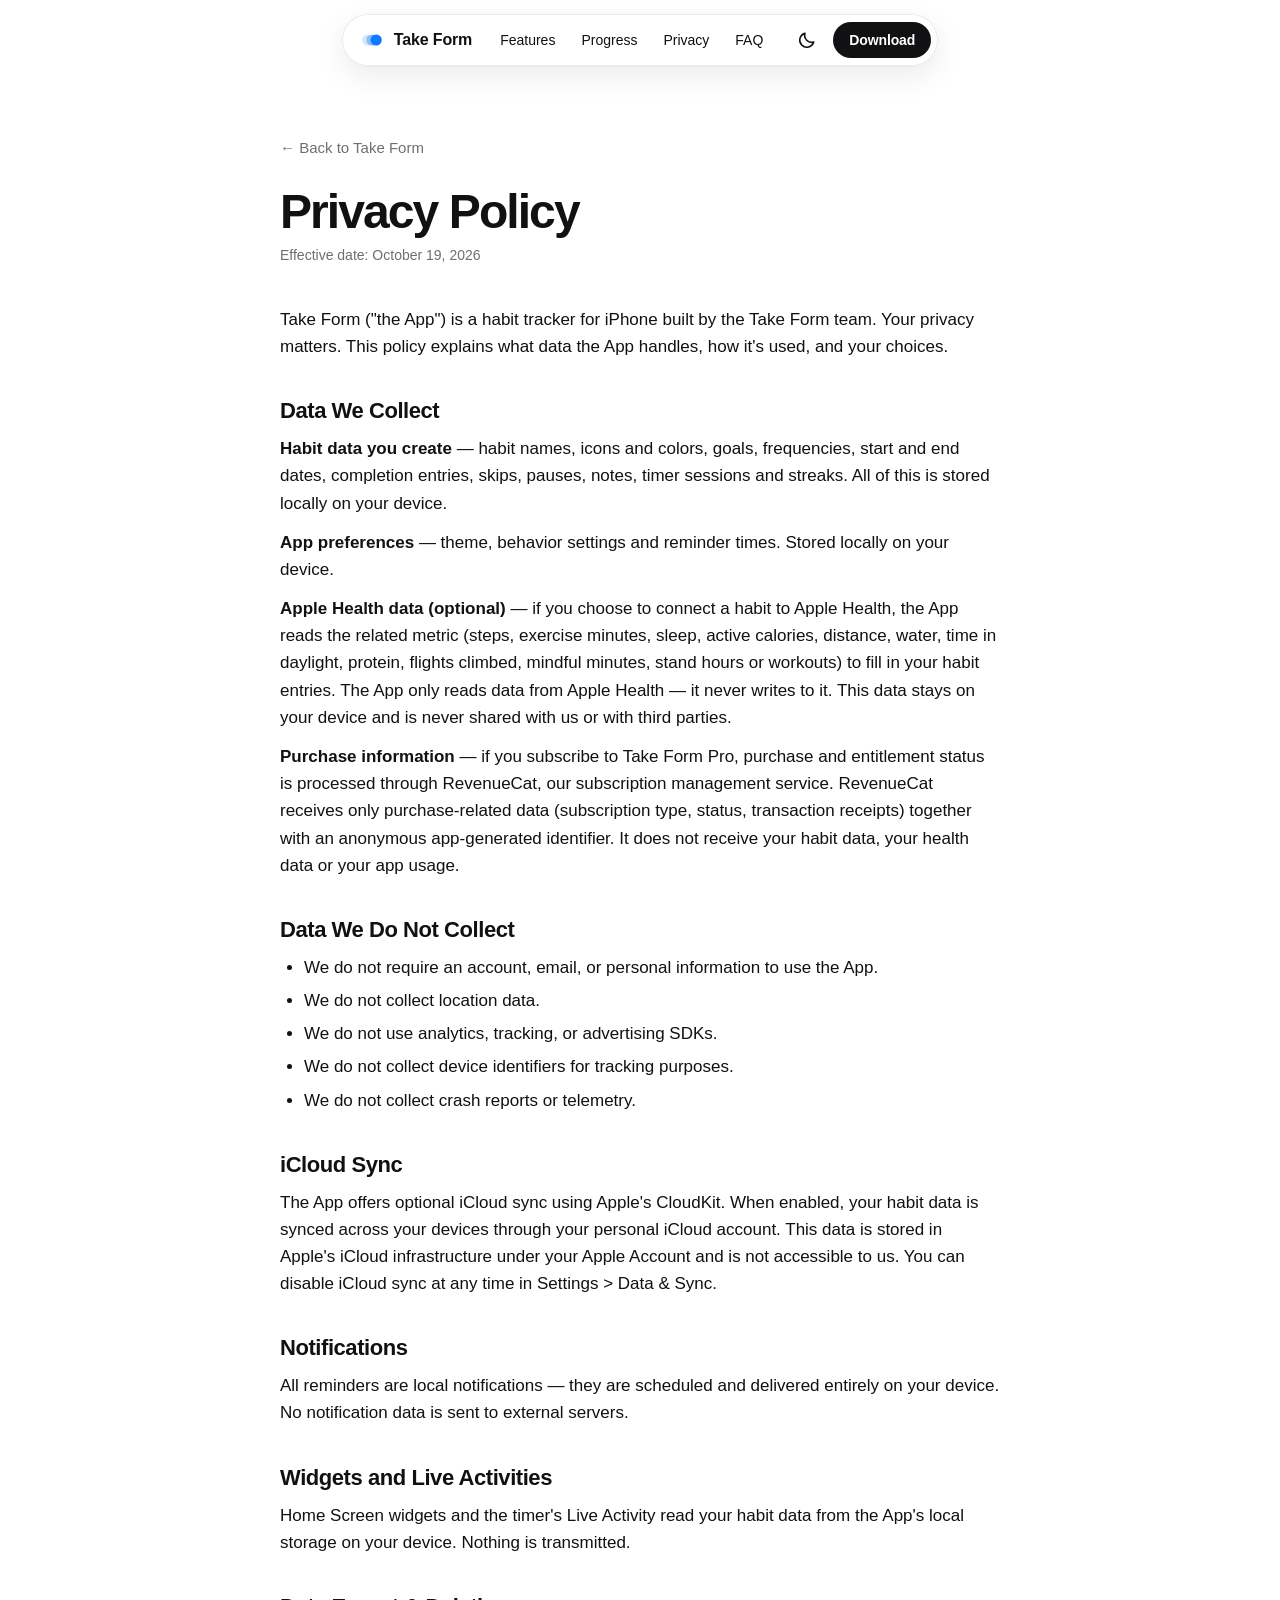
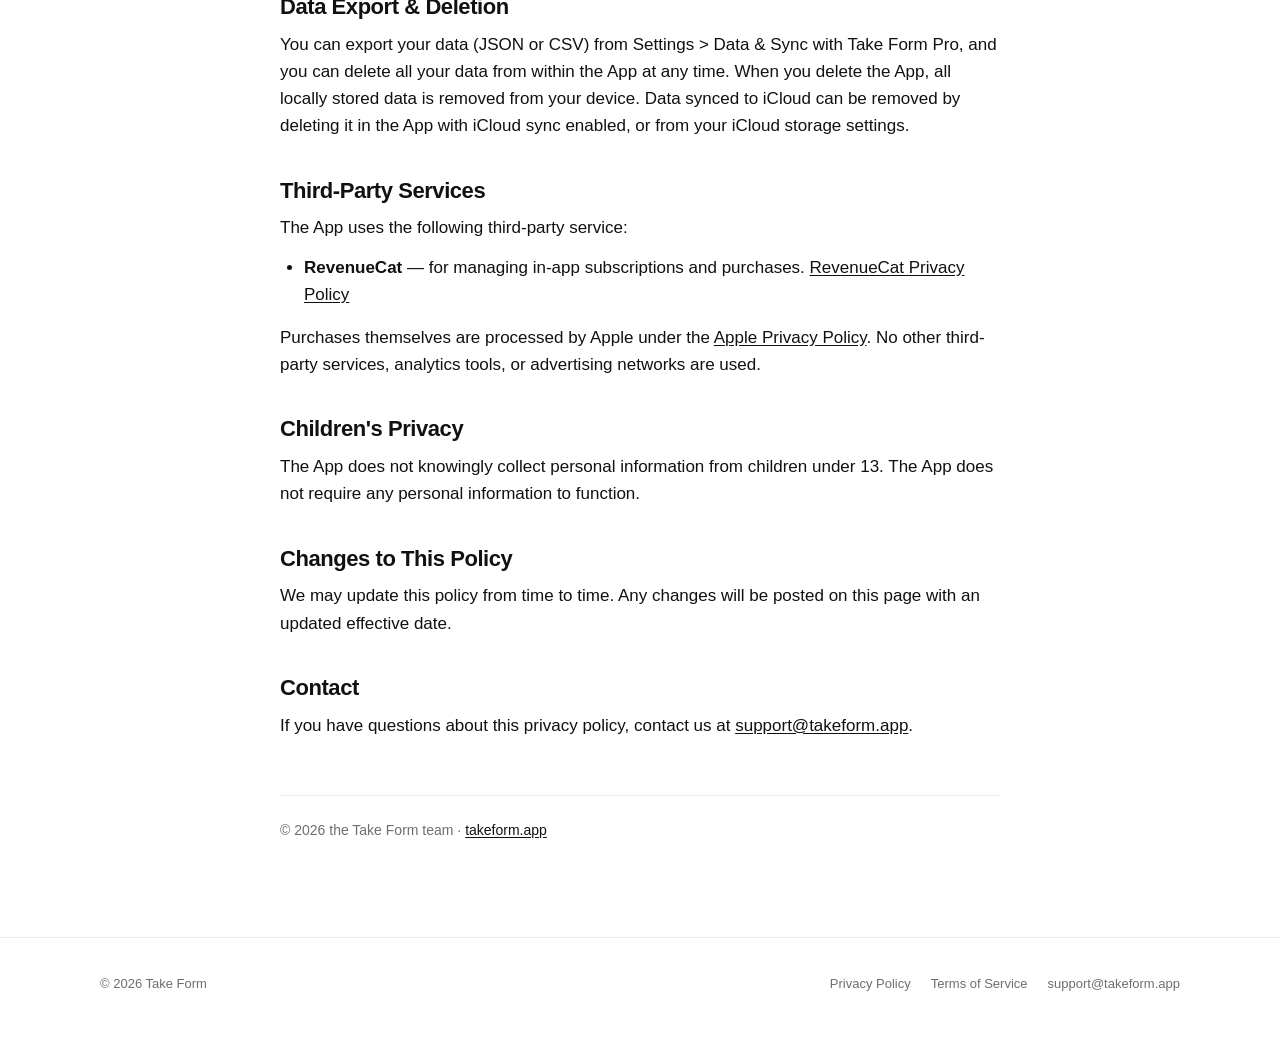
==== privacy-policy.html @ 978db96c "Menu with sections, theme toggle, domain mailbox, legal review - Capsule menu: Features · Progress ·" ====
<!DOCTYPE html>
<html lang="en">
<head>
  <meta charset="UTF-8">
  <meta name="viewport" content="width=device-width, initial-scale=1.0">
  <title>Take Form — Privacy Policy</title>
  <meta name="description" content="How Take Form handles your data: stored on your device, no account, no tracking, optional iCloud sync.">
  <meta name="theme-color" content="#ffffff" media="(prefers-color-scheme: light)">
  <meta name="theme-color" content="#000000" media="(prefers-color-scheme: dark)">
  <link rel="icon" href="assets/icon.svg" type="image/svg+xml">
  <link rel="stylesheet" href="assets/site.css">
</head>
<body>
<svg width="0" height="0" style="position:absolute" aria-hidden="true"><defs>
  <symbol id="discs" viewBox="0 0 1024 1024"><circle cx="347" cy="512" r="220" fill="var(--disc-1)"/><circle cx="512" cy="512" r="220" fill="var(--disc-2)"/><circle cx="677" cy="512" r="220" fill="var(--blue)"/></symbol>
  <symbol id="moon-o" viewBox="0 0 24 24"><path d="M20 14.5A8.5 8.5 0 019.5 4a8.5 8.5 0 1010.5 10.5z" fill="none" stroke="currentColor" stroke-width="2" stroke-linejoin="round"/></symbol>
  <symbol id="sun-o" viewBox="0 0 24 24"><circle cx="12" cy="12" r="4" fill="none" stroke="currentColor" stroke-width="2"/><path d="M12 2.5v2.5M12 19v2.5M2.5 12H5M19 12h2.5M5.3 5.3l1.8 1.8M16.9 16.9l1.8 1.8M5.3 18.7l1.8-1.8M16.9 7.1l1.8-1.8" stroke="currentColor" stroke-width="2" stroke-linecap="round"/></symbol>
</defs></svg>
<header class="nav">
  <div class="pill">
    <a class="brand" href="index.html" aria-label="Take Form home"><svg class="mark" aria-hidden="true"><use href="#discs"/></svg><span>Take Form</span></a>
    <nav class="nav-links" aria-label="Sections">
      <a class="link" href="index.html#features">Features</a>
      <a class="link" href="index.html#progress">Progress</a>
      <a class="link" href="index.html#privacy">Privacy</a>
      <a class="link" href="index.html#faq">FAQ</a>
    </nav>
    <div class="nav-right">
      <button id="theme" class="theme-toggle" type="button" aria-label="Switch between light and dark mode">
        <svg class="moon" aria-hidden="true"><use href="#moon-o"/></svg>
        <svg class="sun" aria-hidden="true"><use href="#sun-o"/></svg>
      </button>
      <a class="btn btn-primary btn-sm" href="https://apps.apple.com/app/id6760654043">Download</a>
    </div>
  </div>
</header>
<main class="legal">
  <div class="wrap-narrow">
    <a class="back" href="index.html">← Back to Take Form</a>
    <h1>Privacy Policy</h1>
    <p class="date">Effective date: October 19, 2026</p>

    <p>Take Form ("the App") is a habit tracker for iPhone built by the Take Form team. Your privacy matters. This policy explains what data the App handles, how it's used, and your choices.</p>

    <h2>Data We Collect</h2>
    <p><strong>Habit data you create</strong> — habit names, icons and colors, goals, frequencies, start and end dates, completion entries, skips, pauses, notes, timer sessions and streaks. All of this is stored locally on your device.</p>
    <p><strong>App preferences</strong> — theme, behavior settings and reminder times. Stored locally on your device.</p>
    <p><strong>Apple Health data (optional)</strong> — if you choose to connect a habit to Apple Health, the App reads the related metric (steps, exercise minutes, sleep, active calories, distance, water, time in daylight, protein, flights climbed, mindful minutes, stand hours or workouts) to fill in your habit entries. The App only reads data from Apple Health — it never writes to it. This data stays on your device and is never shared with us or with third parties.</p>
    <p><strong>Purchase information</strong> — if you subscribe to Take Form Pro, purchase and entitlement status is processed through RevenueCat, our subscription management service. RevenueCat receives only purchase-related data (subscription type, status, transaction receipts) together with an anonymous app-generated identifier. It does not receive your habit data, your health data or your app usage.</p>

    <h2>Data We Do Not Collect</h2>
    <ul>
      <li>We do not require an account, email, or personal information to use the App.</li>
      <li>We do not collect location data.</li>
      <li>We do not use analytics, tracking, or advertising SDKs.</li>
      <li>We do not collect device identifiers for tracking purposes.</li>
      <li>We do not collect crash reports or telemetry.</li>
    </ul>

    <h2>iCloud Sync</h2>
    <p>The App offers optional iCloud sync using Apple's CloudKit. When enabled, your habit data is synced across your devices through your personal iCloud account. This data is stored in Apple's iCloud infrastructure under your Apple Account and is not accessible to us. You can disable iCloud sync at any time in Settings &gt; Data &amp; Sync.</p>

    <h2>Notifications</h2>
    <p>All reminders are local notifications — they are scheduled and delivered entirely on your device. No notification data is sent to external servers.</p>

    <h2>Widgets and Live Activities</h2>
    <p>Home Screen widgets and the timer's Live Activity read your habit data from the App's local storage on your device. Nothing is transmitted.</p>

    <h2>Data Export &amp; Deletion</h2>
    <p>You can export your data (JSON or CSV) from Settings &gt; Data &amp; Sync with Take Form Pro, and you can delete all your data from within the App at any time. When you delete the App, all locally stored data is removed from your device. Data synced to iCloud can be removed by deleting it in the App with iCloud sync enabled, or from your iCloud storage settings.</p>

    <h2>Third-Party Services</h2>
    <p>The App uses the following third-party service:</p>
    <ul>
      <li><strong>RevenueCat</strong> — for managing in-app subscriptions and purchases. <a href="https://www.revenuecat.com/privacy">RevenueCat Privacy Policy</a></li>
    </ul>
    <p>Purchases themselves are processed by Apple under the <a href="https://www.apple.com/legal/privacy/">Apple Privacy Policy</a>. No other third-party services, analytics tools, or advertising networks are used.</p>

    <h2>Children's Privacy</h2>
    <p>The App does not knowingly collect personal information from children under 13. The App does not require any personal information to function.</p>

    <h2>Changes to This Policy</h2>
    <p>We may update this policy from time to time. Any changes will be posted on this page with an updated effective date.</p>

    <h2>Contact</h2>
    <p>If you have questions about this privacy policy, contact us at <a href="mailto:support@takeform.app">support@takeform.app</a>.</p>
    <div class="footer-note">© 2026 the Take Form team · <a href="https://takeform.app">takeform.app</a></div>
  </div>
</main>
<footer>
  <div class="wrap">
    <div>© <span id="year">2026</span> Take Form</div>
    <nav aria-label="Legal">
      <a href="privacy-policy.html">Privacy Policy</a>
      <a href="terms-of-service.html">Terms of Service</a>
      <a href="mailto:support@takeform.app">support@takeform.app</a>
    </nav>
  </div>
</footer>
<script src="assets/site.js"></script>
</body>
</html>
---- assets/site.css ----
/* Take Form — site styles. Monochrome, one page, generous air. Tokens mirror the app. */
:root {
  --blue: #0A7AFF;
  --blue-deep: #0062D6;
  --disc-1: #D3E4FD;
  --disc-2: #8DBBFA;
  --ink: #111113;
  --ink-2: #6e6e73;
  --ink-3: #aeaeb2;
  --bg: #ffffff;
  --bg-2: #fafafa;
  --card: #ffffff;
  --fill: rgba(120,120,128,0.10);
  --fill-2: rgba(120,120,128,0.18);
  --hairline: rgba(0,0,0,0.08);
  --green: #34C759; --orange: #FF9500; --red: #FF3B30; --purple: #AF52DE;
  --teal: #30B0C7; --indigo: #5856D6; --pink: #FF2D55; --mint: #00C7BE; --yellow: #FFCC00;
  --shadow: 0 40px 90px rgba(0,0,0,0.14), 0 2px 6px rgba(0,0,0,0.06);
  --font: -apple-system, BlinkMacSystemFont, "SF Pro Display", "SF Pro Text", "Inter", "Segoe UI", Roboto, Helvetica, Arial, sans-serif;
  color-scheme: light dark;
}
@media (prefers-color-scheme: dark) {
  :root:not([data-theme="light"]) {
    --disc-1: #154678; --disc-2: #1060B0;
    --ink: #f5f5f7; --ink-2: #a1a1a6; --ink-3: #636366;
    --bg: #000000; --bg-2: #0a0a0a; --card: #1c1c1e;
    --fill: rgba(120,120,128,0.24); --fill-2: rgba(120,120,128,0.36);
    --hairline: rgba(255,255,255,0.10);
    --shadow: 0 40px 90px rgba(0,0,0,0.7), 0 2px 6px rgba(0,0,0,0.5);
  }
}
:root[data-theme="dark"] {
  --disc-1: #154678; --disc-2: #1060B0;
  --ink: #f5f5f7; --ink-2: #a1a1a6; --ink-3: #636366;
  --bg: #000000; --bg-2: #0a0a0a; --card: #1c1c1e;
  --fill: rgba(120,120,128,0.24); --fill-2: rgba(120,120,128,0.36);
  --hairline: rgba(255,255,255,0.10);
  --shadow: 0 40px 90px rgba(0,0,0,0.7), 0 2px 6px rgba(0,0,0,0.5);
}

* { box-sizing: border-box; margin: 0; padding: 0; }
html { scroll-behavior: smooth; -webkit-text-size-adjust: 100%; }
body {
  font-family: var(--font); color: var(--ink); background: var(--bg);
  line-height: 1.5; -webkit-font-smoothing: antialiased; text-rendering: optimizeLegibility; overflow-x: hidden;
}
a { color: var(--ink); text-decoration: none; }
a:hover { text-decoration: underline; }
img, svg { display: block; max-width: 100%; }
button { font: inherit; }
.wrap { width: min(1080px, 100% - 32px); margin-inline: auto; }
.wrap-narrow { width: min(720px, 100% - 32px); margin-inline: auto; }

/* ---------- Nav: floating capsule ---------- */
.nav { position: fixed; top: 14px; left: 0; right: 0; z-index: 50; display: flex; justify-content: center; pointer-events: none; padding: 0 16px; }
.nav .pill {
  pointer-events: auto; display: flex; align-items: center; gap: 6px;
  height: 52px; padding: 0 6px 0 16px; border-radius: 999px;
  background: color-mix(in srgb, var(--card) 74%, transparent);
  -webkit-backdrop-filter: saturate(180%) blur(24px); backdrop-filter: saturate(180%) blur(24px);
  border: 1px solid var(--hairline);
  box-shadow: 0 10px 30px rgba(0,0,0,0.08), 0 1px 2px rgba(0,0,0,0.04);
  max-width: 100%;
}
@media (prefers-color-scheme: dark) { :root:not([data-theme="light"]) .nav .pill { box-shadow: 0 10px 30px rgba(0,0,0,0.6); } }
:root[data-theme="dark"] .nav .pill { box-shadow: 0 10px 30px rgba(0,0,0,0.6); }
.brand { display: inline-flex; align-items: center; gap: 9px; color: var(--ink); font-weight: 600; font-size: 16px; letter-spacing: -0.01em; padding-right: 10px; }
.brand:hover { text-decoration: none; }
.nav-links { display: flex; align-items: center; gap: 2px; }
.nav-right { display: flex; align-items: center; gap: 6px; margin-left: 6px; }
.theme-toggle { width: 40px; height: 40px; border-radius: 999px; border: 0; background: transparent; color: var(--ink); display: grid; place-items: center; cursor: pointer; }
.theme-toggle:hover { background: var(--fill); }
.theme-toggle svg { width: 20px; height: 20px; }
.theme-toggle .sun { display: none; }
@media (prefers-color-scheme: dark) { :root:not([data-theme="light"]) .theme-toggle .sun { display: block; } :root:not([data-theme="light"]) .theme-toggle .moon { display: none; } }
:root[data-theme="dark"] .theme-toggle .sun { display: block; }
:root[data-theme="dark"] .theme-toggle .moon { display: none; }
.nav-links .link { color: var(--ink); font-size: 14px; font-weight: 500; padding: 0 12px; height: 40px; display: inline-flex; align-items: center; border-radius: 999px; }
.nav-links .link:hover { background: var(--fill); text-decoration: none; }
.nav-links .btn-primary, .nav-links .btn-primary:hover { color: var(--bg); }
@media (max-width: 720px) { .nav-links { display: none; } .brand { padding-right: 6px; } }
@media (max-width: 480px) { .nav .pill { padding-left: 12px; height: 48px; } }

/* ---------- Buttons: ink on paper ---------- */
.btn {
  display: inline-flex; align-items: center; justify-content: center; gap: 8px;
  height: 44px; padding: 0 20px; border-radius: 999px; font-weight: 600; font-size: 15px; letter-spacing: -0.01em;
  transition: transform .15s ease, background .15s ease, opacity .15s ease; white-space: nowrap; border: 0; cursor: pointer;
}
.btn:hover { text-decoration: none; }
.btn:active { transform: scale(0.97); }
.btn-primary { background: var(--ink); color: var(--bg); }
.btn-primary:hover { opacity: .86; }
.btn-quiet { background: var(--fill); color: var(--ink); }
.btn-quiet:hover { background: var(--fill-2); }
.btn-sm { height: 36px; padding: 0 16px; font-size: 14px; }
.btn-lg { height: 54px; padding: 0 28px; font-size: 17px; }

.mark { width: 26px; height: 26px; }

/* ---------- Type ---------- */
.eyebrow { color: var(--ink-2); font-weight: 500; font-size: 14px; letter-spacing: 0.02em; text-transform: uppercase; margin-bottom: 14px; }
h1 { font-size: clamp(44px, 7.4vw, 84px); line-height: 1.0; font-weight: 700; letter-spacing: -0.04em; }
h2 { font-size: clamp(32px, 4.8vw, 56px); line-height: 1.04; font-weight: 700; letter-spacing: -0.035em; }
h3 { font-size: 20px; font-weight: 600; letter-spacing: -0.02em; line-height: 1.25; }
.lead { color: var(--ink-2); font-size: clamp(18px, 2.2vw, 22px); line-height: 1.45; letter-spacing: -0.012em; }
.muted { color: var(--ink-2); }

/* ---------- Hero ---------- */
.hero { position: relative; overflow: hidden; padding: 150px 0 0; text-align: center;
  background:
    radial-gradient(60% 50% at 50% -10%, color-mix(in srgb, var(--ink) 6%, transparent), transparent 70%),
    var(--bg);
}
.hero .discs { margin: 0 auto 30px; width: 76px; height: 76px; }
.hero h1 { max-width: 24ch; margin: 0 auto; }
.hero .lead { max-width: 44ch; margin: 24px auto 0; text-wrap: balance; }
.hero .cta { display: flex; justify-content: center; gap: 12px; margin-top: 34px; flex-wrap: wrap; }
.hero .fine { color: var(--ink-2); font-size: 13px; margin-top: 16px; }
.hero-phone { margin: 64px auto 0; width: min(360px, 86vw); }
@media (max-width: 720px) { .hero { padding-top: 116px; } .hero-phone { margin-top: 48px; } }

/* ---------- Trust strip (platforms / facts) ---------- */
.strip { border-top: 1px solid var(--hairline); border-bottom: 1px solid var(--hairline); padding: 22px 0; margin-top: 88px; }
.strip ul { list-style: none; display: flex; justify-content: center; gap: 36px; flex-wrap: wrap; }
.strip li { display: inline-flex; align-items: center; gap: 9px; color: var(--ink-2); font-size: 14px; font-weight: 500; }
.strip li svg { width: 18px; height: 18px; color: var(--ink); }
@media (max-width: 720px) { .strip ul { gap: 18px 24px; } .strip { margin-top: 56px; } }

/* ---------- Phone frame ---------- */
.phone { position: relative; background: #101012; border-radius: 54px; padding: 12px; box-shadow: var(--shadow); aspect-ratio: 440 / 956; }
.phone .screen { position: absolute; inset: 12px; border-radius: 44px; overflow: hidden; background: var(--bg-grouped); color: var(--ink); font-size: 14px; display: flex; flex-direction: column; }
.phone.dark .screen { --bg-grouped:#000; --card:#1c1c1e; --ink:#f5f5f7; --ink-2:#a1a1a6; --ink-3:#636366; --fill: rgba(120,120,128,0.24); --hairline: rgba(255,255,255,0.1); --disc-1:#154678; --disc-2:#1060B0; }
.phone.light .screen { --bg-grouped:#f2f2f7; --card:#fff; --ink:#1d1d1f; --ink-2:#6e6e73; --ink-3:#aeaeb2; --fill: rgba(120,120,128,0.12); --hairline: rgba(0,0,0,0.08); --disc-1:#D3E4FD; --disc-2:#8DBBFA; }
.island { position: absolute; left: 50%; top: 14px; transform: translateX(-50%); width: 34%; height: 28px; border-radius: 999px; background: #000; z-index: 3; }
.statusbar { display: flex; justify-content: space-between; align-items: center; padding: 20px 28px 0; font-weight: 600; font-size: 14px; }
.statusbar .right { display: flex; gap: 5px; align-items: center; }
.statusbar .right i { display: inline-block; width: 18px; height: 10px; border: 1.5px solid var(--ink); border-radius: 3px; position: relative; opacity: .9; }
.statusbar .right i::after { content: ""; position: absolute; inset: 1.5px; background: var(--ink); border-radius: 1px; }
.screen .content { padding: 10px 16px 0; flex: 1; display: flex; flex-direction: column; gap: 10px; overflow: hidden; }
.screen .navtitle { display: flex; align-items: baseline; justify-content: space-between; padding: 18px 2px 2px; }
.screen .navtitle b { font-size: 31px; font-weight: 700; letter-spacing: -0.02em; }
.screen .navtitle .plus { width: 30px; height: 30px; border-radius: 50%; background: var(--fill); display: grid; place-items: center; font-size: 20px; font-weight: 500; color: var(--ink); align-self: center; }
.card { background: var(--card); border-radius: 22px; }
.weekstrip { display: grid; grid-template-columns: repeat(7, 1fr); gap: 2px; padding: 8px 8px; }
.weekstrip div { text-align: center; border-radius: 10px; padding: 5px 0 6px; }
.weekstrip small { display: block; font-size: 10px; color: var(--ink-2); }
.weekstrip b { display: block; font-size: 14px; font-weight: 500; }
.weekstrip .sel { background: var(--fill); }
.weekstrip .sel b { font-weight: 600; }
.weekstrip .fut b, .weekstrip .fut small { color: var(--ink-3); }
.rows { padding: 0; overflow: hidden; }
.row { display: flex; align-items: center; gap: 12px; padding: 12px 14px; }
.row + .row { border-top: 1px solid var(--hairline); margin-left: 60px; padding-left: 0; }
.row + .row .ico { margin-left: -46px; }
.row .ico { width: 34px; height: 34px; display: grid; place-items: center; flex: none; }
.row .ico svg { width: 24px; height: 24px; }
.row .txt { flex: 1; min-width: 0; }
.row .txt b { display: block; font-size: 15px; font-weight: 600; letter-spacing: -0.01em; }
.row .txt span { display: block; font-size: 12.5px; color: var(--ink-2); }
.row .cap { display: inline-flex; align-items: center; gap: 5px; height: 30px; padding: 0 11px; border-radius: 999px; background: var(--fill); font-size: 12.5px; font-weight: 600; }
.row .cap svg { width: 11px; height: 11px; }
.rows.done { opacity: .55; }
.rows.done .row { padding: 8px 14px; }
.rows.done .row .ico { width: 28px; height: 28px; }
.rows.done .row .ico svg { width: 18px; height: 18px; color: var(--ink-2); }
.tabbar { margin-top: auto; display: flex; justify-content: space-around; align-items: flex-end; padding: 10px 24px 26px; border-top: 1px solid var(--hairline); background: var(--card); }
.tabbar div { display: flex; flex-direction: column; align-items: center; gap: 3px; font-size: 10px; color: var(--ink-2); font-weight: 500; }
.tabbar div.on { color: var(--blue); }
.tabbar svg { width: 24px; height: 24px; }

/* ---------- Sections: one idea per screen (the Streaks rhythm) ---------- */
section { padding: 128px 0; }
@media (max-width: 720px) { section { padding: 88px 0; } }
.section-head { max-width: 680px; margin: 0 auto 56px; text-align: center; }
.section-head .lead { margin-top: 18px; max-width: 52ch; margin-inline: auto; }

.feature { display: grid; grid-template-columns: 1fr 1fr; gap: 72px; align-items: center; }
.feature + .feature { margin-top: 150px; }
.feature.flip .copy { order: 2; }
.feature .copy h2 { margin-bottom: 18px; }
.feature .copy .lead { font-size: 19px; }
.feature .copy ul { list-style: none; margin-top: 28px; display: grid; gap: 12px; }
.feature .copy li { display: flex; gap: 12px; align-items: flex-start; font-size: 16px; }
.feature .copy li svg { width: 18px; height: 18px; flex: none; margin-top: 3px; color: var(--ink); }
.feature .art { display: flex; justify-content: center; }
.feature .art .phone { width: min(320px, 80vw); }
@media (max-width: 860px) {
  .feature { grid-template-columns: 1fr; gap: 44px; text-align: center; }
  .feature .copy ul { text-align: left; max-width: 440px; margin-inline: auto; }
  .feature.flip .copy { order: 0; }
  .feature + .feature { margin-top: 100px; }
}

/* ---------- Divided section (subtle band) ---------- */
.band { background: linear-gradient(180deg, var(--bg-2), var(--bg)); border-top: 1px solid var(--hairline); }

/* ---------- Grid of quiet tiles ---------- */
.grid { display: grid; grid-template-columns: repeat(3, 1fr); gap: 14px; }
.tile { border: 1px solid var(--hairline); border-radius: 24px; padding: 28px; display: flex; flex-direction: column; gap: 10px; min-height: 240px; overflow: hidden; background: var(--bg); }
.tile h3 { font-size: 19px; }
.tile p { color: var(--ink-2); font-size: 15px; line-height: 1.45; }
.tile .glyph { width: 36px; height: 36px; border-radius: 10px; display: grid; place-items: center; color: var(--ink); background: var(--fill); margin-bottom: 8px; }
.tile .glyph svg { width: 20px; height: 20px; }
.tile.wide { grid-column: span 2; }
.tile .art { margin-top: auto; }
@media (max-width: 860px) { .grid { grid-template-columns: 1fr 1fr; } }
@media (max-width: 560px) { .grid { grid-template-columns: 1fr; } .tile.wide { grid-column: span 1; } .tile { min-height: 0; } }

/* ---------- Mock bits ---------- */
.mini-widget { background: var(--card); border: 1px solid var(--hairline); border-radius: 20px; padding: 14px 16px; width: 170px; }
.mini-widget .t { font-weight: 600; font-size: 14px; letter-spacing: -0.01em; line-height: 1.2; }
.mini-widget .s { font-size: 12px; color: var(--ink-2); margin-top: 2px; }
.dots { display: grid; grid-template-columns: repeat(7, 1fr); gap: 5px; margin-top: 12px; }
.dots i { aspect-ratio: 1; border-radius: 50%; background: var(--fill); display: block; }
.dots i.on { background: var(--blue); }
.dots i.half { background: var(--disc-2); }
.year { display: grid; grid-template-columns: repeat(26, 1fr); gap: 3px; }
.year i { aspect-ratio: 1; border-radius: 50%; background: var(--fill); display: block; }
.year i.on { background: var(--blue); }
.year i.half { background: var(--disc-2); }
.la { background: #000; color: #fff; border-radius: 26px; padding: 16px 18px; display: flex; align-items: center; gap: 14px; width: 100%; max-width: 360px; border: 1px solid rgba(255,255,255,0.12); }
.la .ring { position: relative; width: 48px; height: 48px; border-radius: 50%; background: conic-gradient(var(--teal) 0 62%, rgba(255,255,255,0.15) 62% 100%); display: grid; place-items: center; flex: none; }
.la .ring::after { content: ""; width: 36px; height: 36px; border-radius: 50%; background: #000; }
.la .ring svg { position: absolute; width: 18px; height: 18px; color: var(--teal); }
.la b { display: block; font-size: 15px; }
.la span { font-size: 13px; color: #a1a1a6; }
.la .time { margin-left: auto; font-variant-numeric: tabular-nums; font-weight: 600; font-size: 22px; letter-spacing: -0.01em; }
.stat-card { background: var(--card); border-radius: 16px; padding: 18px 16px; display: grid; gap: 14px; }
.stat-card .eyebrow { margin: 0; font-size: 12px; text-transform: none; letter-spacing: 0; color: var(--ink-2); font-weight: 500; }
.stat-card .lockup { font-size: 30px; font-weight: 700; letter-spacing: -0.02em; line-height: 1; }
.stat-card .lockup small { font-size: 17px; font-weight: 400; color: var(--ink-2); }
.stat-card hr { border: 0; border-top: 1px solid var(--hairline); }
.stat-card .cols { display: grid; grid-template-columns: repeat(3, 1fr); gap: 8px; }
.stat-card .cols b { display: block; font-size: 18px; font-weight: 600; }
.stat-card .cols span { font-size: 12px; color: var(--ink-2); }
.bars { display: flex; align-items: flex-end; gap: 6px; height: 70px; }
.bars i { flex: 1; background: var(--blue); border-radius: 6px 6px 0 0; opacity: .35; }
.bars i.on { opacity: 1; }

/* ---------- Privacy: a plain list ---------- */
.plist { display: grid; grid-template-columns: repeat(4, 1fr); gap: 0; border-top: 1px solid var(--hairline); }
.plist > div { padding: 28px 20px 28px 0; border-bottom: 1px solid var(--hairline); }
.plist h3 { font-size: 17px; margin: 14px 0 6px; }
.plist p { color: var(--ink-2); font-size: 14.5px; line-height: 1.5; }
.plist svg { width: 24px; height: 24px; color: var(--ink); }
@media (max-width: 860px) { .plist { grid-template-columns: 1fr 1fr; } }
@media (max-width: 480px) { .plist { grid-template-columns: 1fr; } }

/* ---------- FAQ ---------- */
.faq { max-width: 720px; margin: 0 auto; }
.faq details { border-top: 1px solid var(--hairline); padding: 22px 0; }
.faq details:last-child { border-bottom: 1px solid var(--hairline); }
.faq summary { cursor: pointer; font-weight: 600; font-size: 18px; letter-spacing: -0.01em; list-style: none; display: flex; justify-content: space-between; align-items: center; gap: 16px; }
.faq summary::-webkit-details-marker { display: none; }
.faq summary::after { content: "+"; color: var(--ink-2); font-size: 22px; font-weight: 300; transition: transform .2s; }
.faq details[open] summary::after { transform: rotate(45deg); }
.faq p { color: var(--ink-2); margin-top: 10px; font-size: 16px; max-width: 60ch; }

/* ---------- Final CTA ---------- */
.cta-final { text-align: center; position: relative; overflow: hidden; border-top: 1px solid var(--hairline);
  background: radial-gradient(60% 60% at 50% 110%, color-mix(in srgb, var(--ink) 6%, transparent), transparent 70%), var(--bg); }
.cta-final .discs { width: 60px; height: 60px; margin: 0 auto 24px; }
.cta-final .lead { max-width: 36ch; margin: 18px auto 30px; }

/* ---------- Footer ---------- */
footer { padding: 36px 0 44px; border-top: 1px solid var(--hairline); color: var(--ink-2); font-size: 13px; }
footer .wrap { display: flex; justify-content: space-between; align-items: center; gap: 16px; flex-wrap: wrap; }
footer nav { display: flex; gap: 20px; flex-wrap: wrap; align-items: center; }
footer a { color: var(--ink-2); }
footer a:hover { color: var(--ink); text-decoration: none; }

/* ---------- Legal pages ---------- */
.legal { padding: 136px 0 96px; }
.legal h1 { font-size: clamp(34px, 5vw, 48px); margin-bottom: 8px; }
.legal .date { color: var(--ink-2); font-size: 14px; margin-bottom: 40px; }
.legal h2 { font-size: 22px; margin: 40px 0 12px; letter-spacing: -0.02em; }
.legal p, .legal li { font-size: 17px; color: var(--ink); margin-bottom: 12px; line-height: 1.6; }
.legal li { margin-bottom: 6px; }
.legal ul { padding-left: 24px; margin-bottom: 16px; }
.legal a { text-decoration: underline; text-underline-offset: 2px; }
.legal .back { display: inline-flex; align-items: center; gap: 6px; font-size: 15px; font-weight: 500; margin-bottom: 28px; color: var(--ink-2); text-decoration: none; }
.legal .back:hover { color: var(--ink); }
.legal .footer-note { margin-top: 56px; padding-top: 24px; border-top: 1px solid var(--hairline); font-size: 14px; color: var(--ink-2); }

/* ---------- Reveal ---------- */
.reveal { opacity: 0; transform: translateY(16px); transition: opacity .7s ease, transform .7s ease; }
.reveal.in { opacity: 1; transform: none; }
@media (prefers-reduced-motion: reduce) { .reveal { opacity: 1; transform: none; transition: none; } html { scroll-behavior: auto; } }
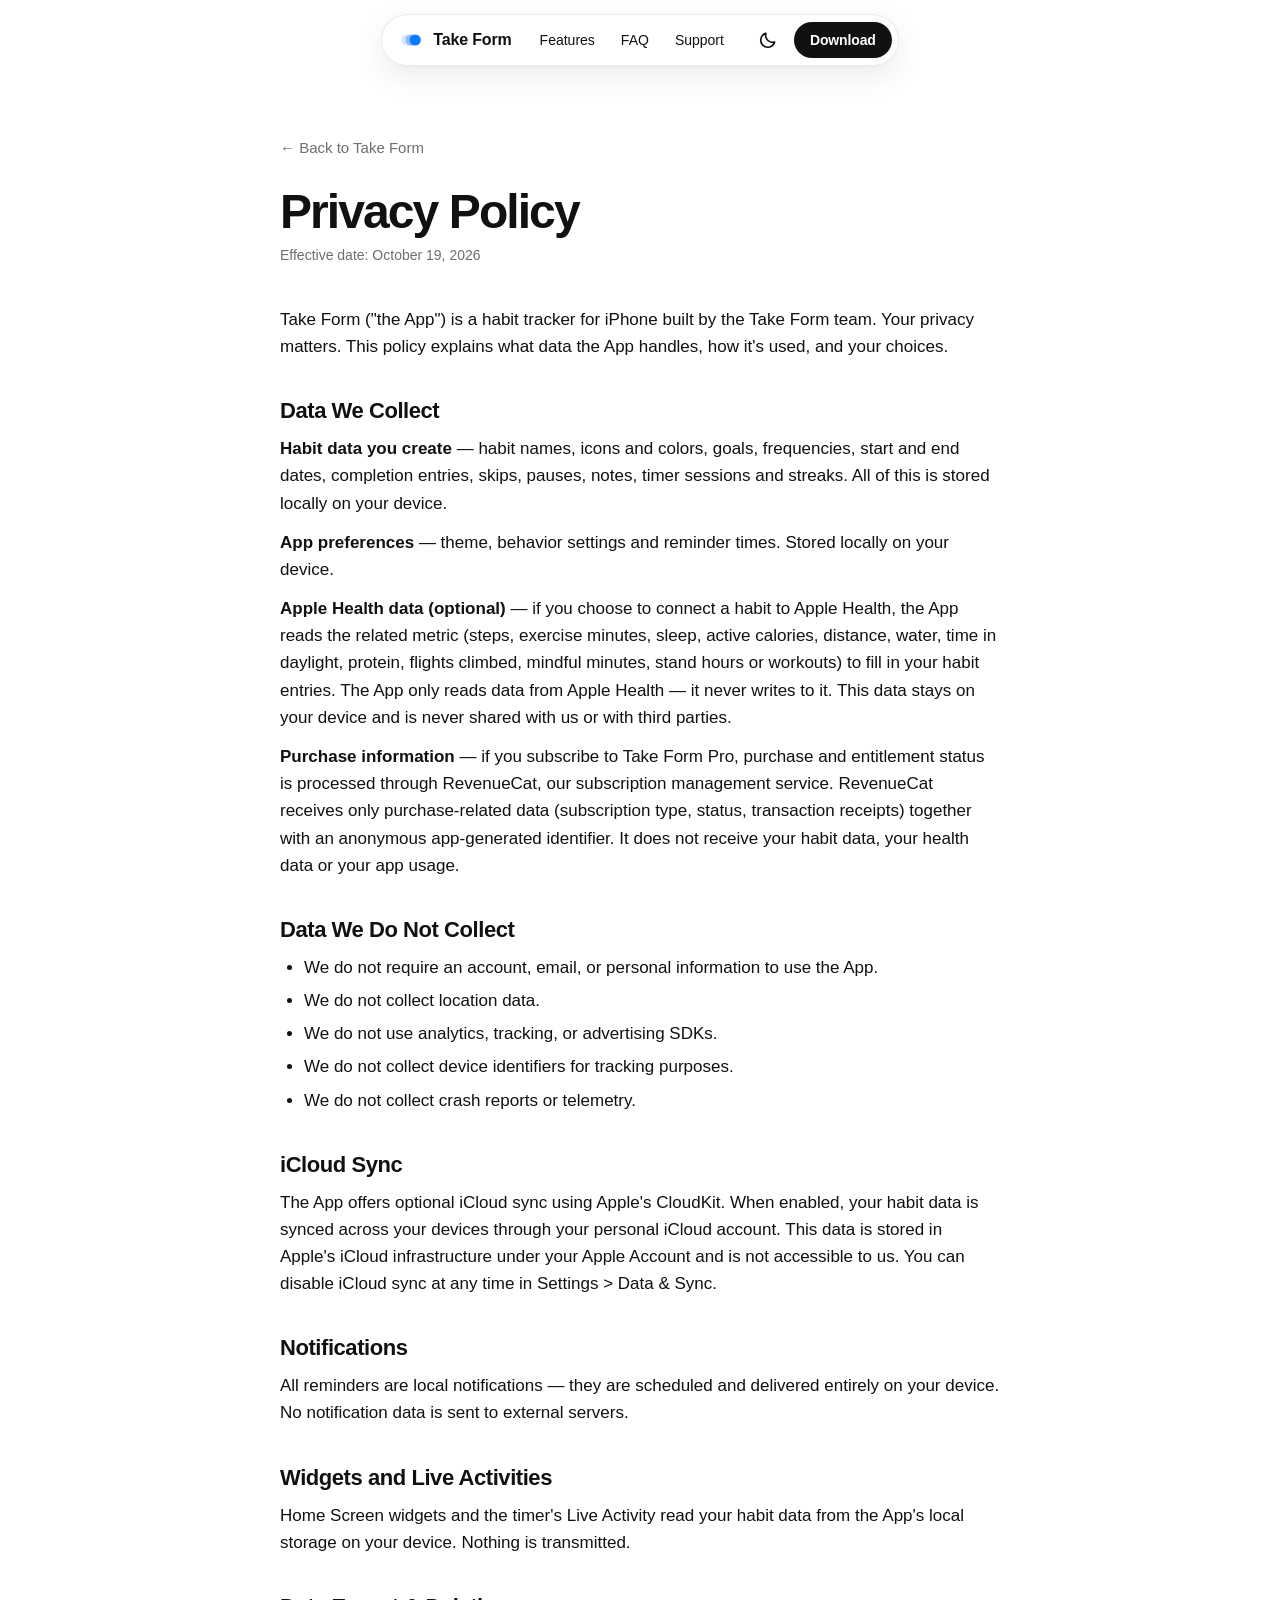
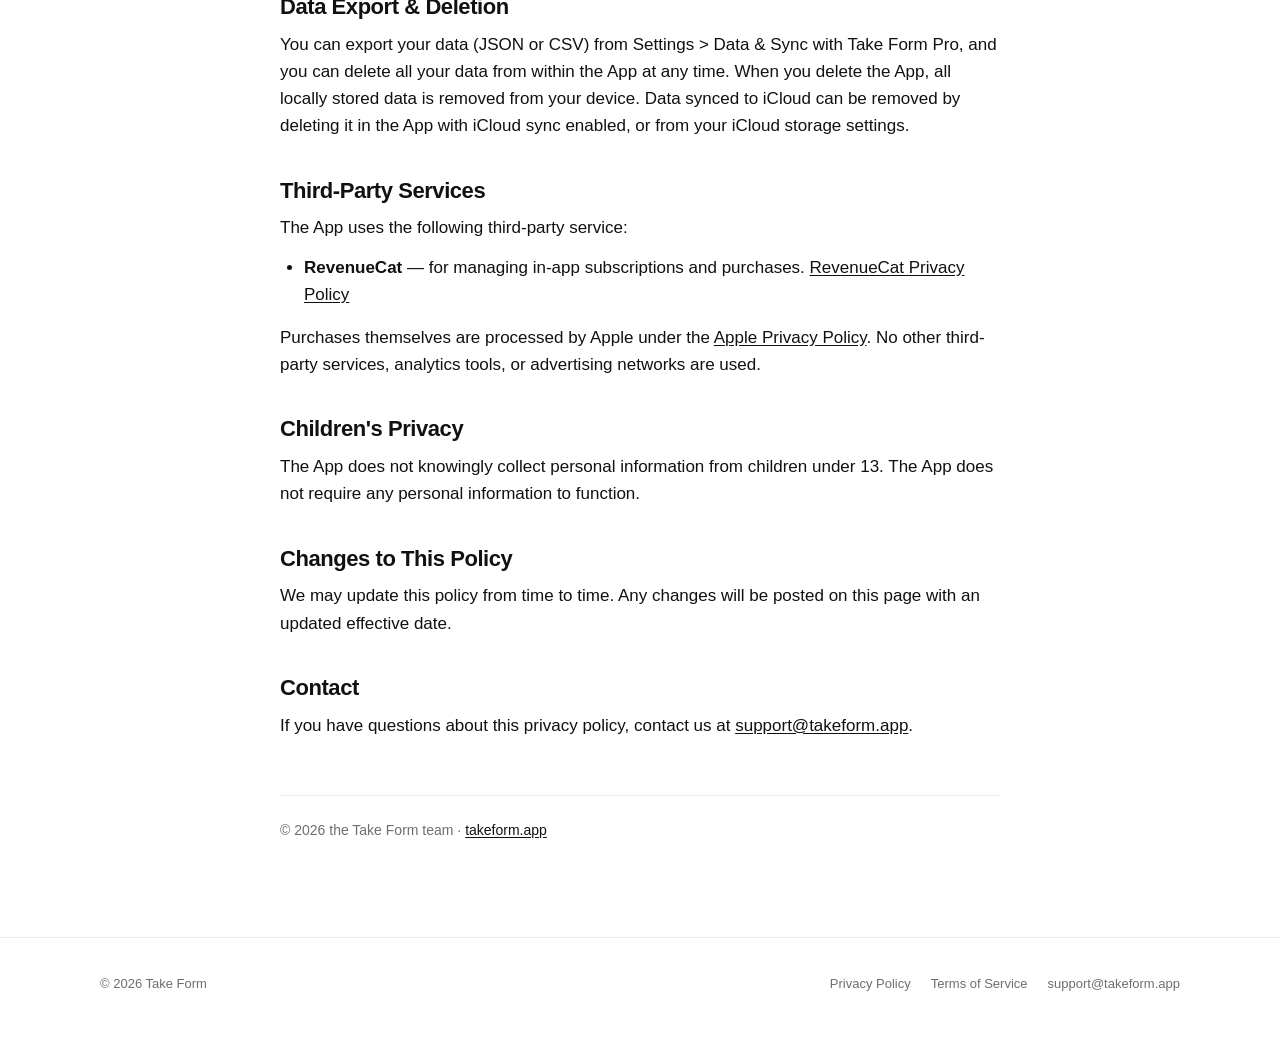
==== commit a7e78b53: "Shorter menu, two-tone hero, habit chips, Support section - Menu: Features · FAQ · Support, theme to" ====
--- a/privacy-policy.html
+++ b/privacy-policy.html
@@ -21,9 +21,8 @@
     <a class="brand" href="index.html" aria-label="Take Form home"><svg class="mark" aria-hidden="true"><use href="#discs"/></svg><span>Take Form</span></a>
     <nav class="nav-links" aria-label="Sections">
       <a class="link" href="index.html#features">Features</a>
-      <a class="link" href="index.html#progress">Progress</a>
-      <a class="link" href="index.html#privacy">Privacy</a>
       <a class="link" href="index.html#faq">FAQ</a>
+      <a class="link" href="index.html#support">Support</a>
     </nav>
     <div class="nav-right">
       <button id="theme" class="theme-toggle" type="button" aria-label="Switch between light and dark mode">
--- a/assets/site.css
+++ b/assets/site.css
@@ -112,13 +112,28 @@
     radial-gradient(60% 50% at 50% -10%, color-mix(in srgb, var(--ink) 6%, transparent), transparent 70%),
     var(--bg);
 }
-.hero .discs { margin: 0 auto 30px; width: 76px; height: 76px; }
+.h1-quiet { color: var(--ink-2); font-weight: 500; }
+.h1-loud { color: var(--ink); font-weight: 800; }
+.chips { margin-top: 52px; display: grid; gap: 12px; overflow: hidden;
+  -webkit-mask-image: linear-gradient(90deg, transparent, #000 12%, #000 88%, transparent);
+  mask-image: linear-gradient(90deg, transparent, #000 12%, #000 88%, transparent); }
+.chips-row { overflow: hidden; }
+.chips-track { display: flex; gap: 10px; width: max-content; animation: chips-scroll 60s linear infinite; }
+.chips-row.reverse .chips-track { animation-direction: reverse; animation-duration: 70s; }
+.chips:hover .chips-track { animation-play-state: paused; }
+.chip { display: inline-flex; align-items: center; gap: 8px; height: 40px; padding: 0 16px 0 12px; border-radius: 999px;
+  border: 1px solid var(--hairline); background: var(--card); color: var(--ink); font-size: 14.5px; font-weight: 500; white-space: nowrap; }
+.chip svg { width: 18px; height: 18px; }
+@keyframes chips-scroll { from { transform: translateX(0); } to { transform: translateX(-50%); } }
+@media (prefers-reduced-motion: reduce) { .chips-track { animation: none; } }
+.support-mail { margin-top: 26px; font-size: 18px; height: 56px; padding: 0 28px; }
+.section-head .fine { margin-top: 16px; font-size: 13px; }
 .hero h1 { max-width: 24ch; margin: 0 auto; }
 .hero .lead { max-width: 44ch; margin: 24px auto 0; text-wrap: balance; }
 .hero .cta { display: flex; justify-content: center; gap: 12px; margin-top: 34px; flex-wrap: wrap; }
 .hero .fine { color: var(--ink-2); font-size: 13px; margin-top: 16px; }
-.hero-phone { margin: 64px auto 0; width: min(360px, 86vw); }
-@media (max-width: 720px) { .hero { padding-top: 116px; } .hero-phone { margin-top: 48px; } }
+.hero-phone { margin: 56px auto 0; width: min(360px, 86vw); }
+@media (max-width: 720px) { .hero { padding-top: 116px; } .hero-phone { margin-top: 44px; } .chips { margin-top: 40px; } }
 
 /* ---------- Trust strip (platforms / facts) ---------- */
 .strip { border-top: 1px solid var(--hairline); border-bottom: 1px solid var(--hairline); padding: 22px 0; margin-top: 88px; }
@@ -170,7 +185,7 @@
 .tabbar svg { width: 24px; height: 24px; }
 
 /* ---------- Sections: one idea per screen (the Streaks rhythm) ---------- */
-section { padding: 128px 0; }
+section { padding: 128px 0; scroll-margin-top: 72px; }
 @media (max-width: 720px) { section { padding: 88px 0; } }
 .section-head { max-width: 680px; margin: 0 auto 56px; text-align: center; }
 .section-head .lead { margin-top: 18px; max-width: 52ch; margin-inline: auto; }
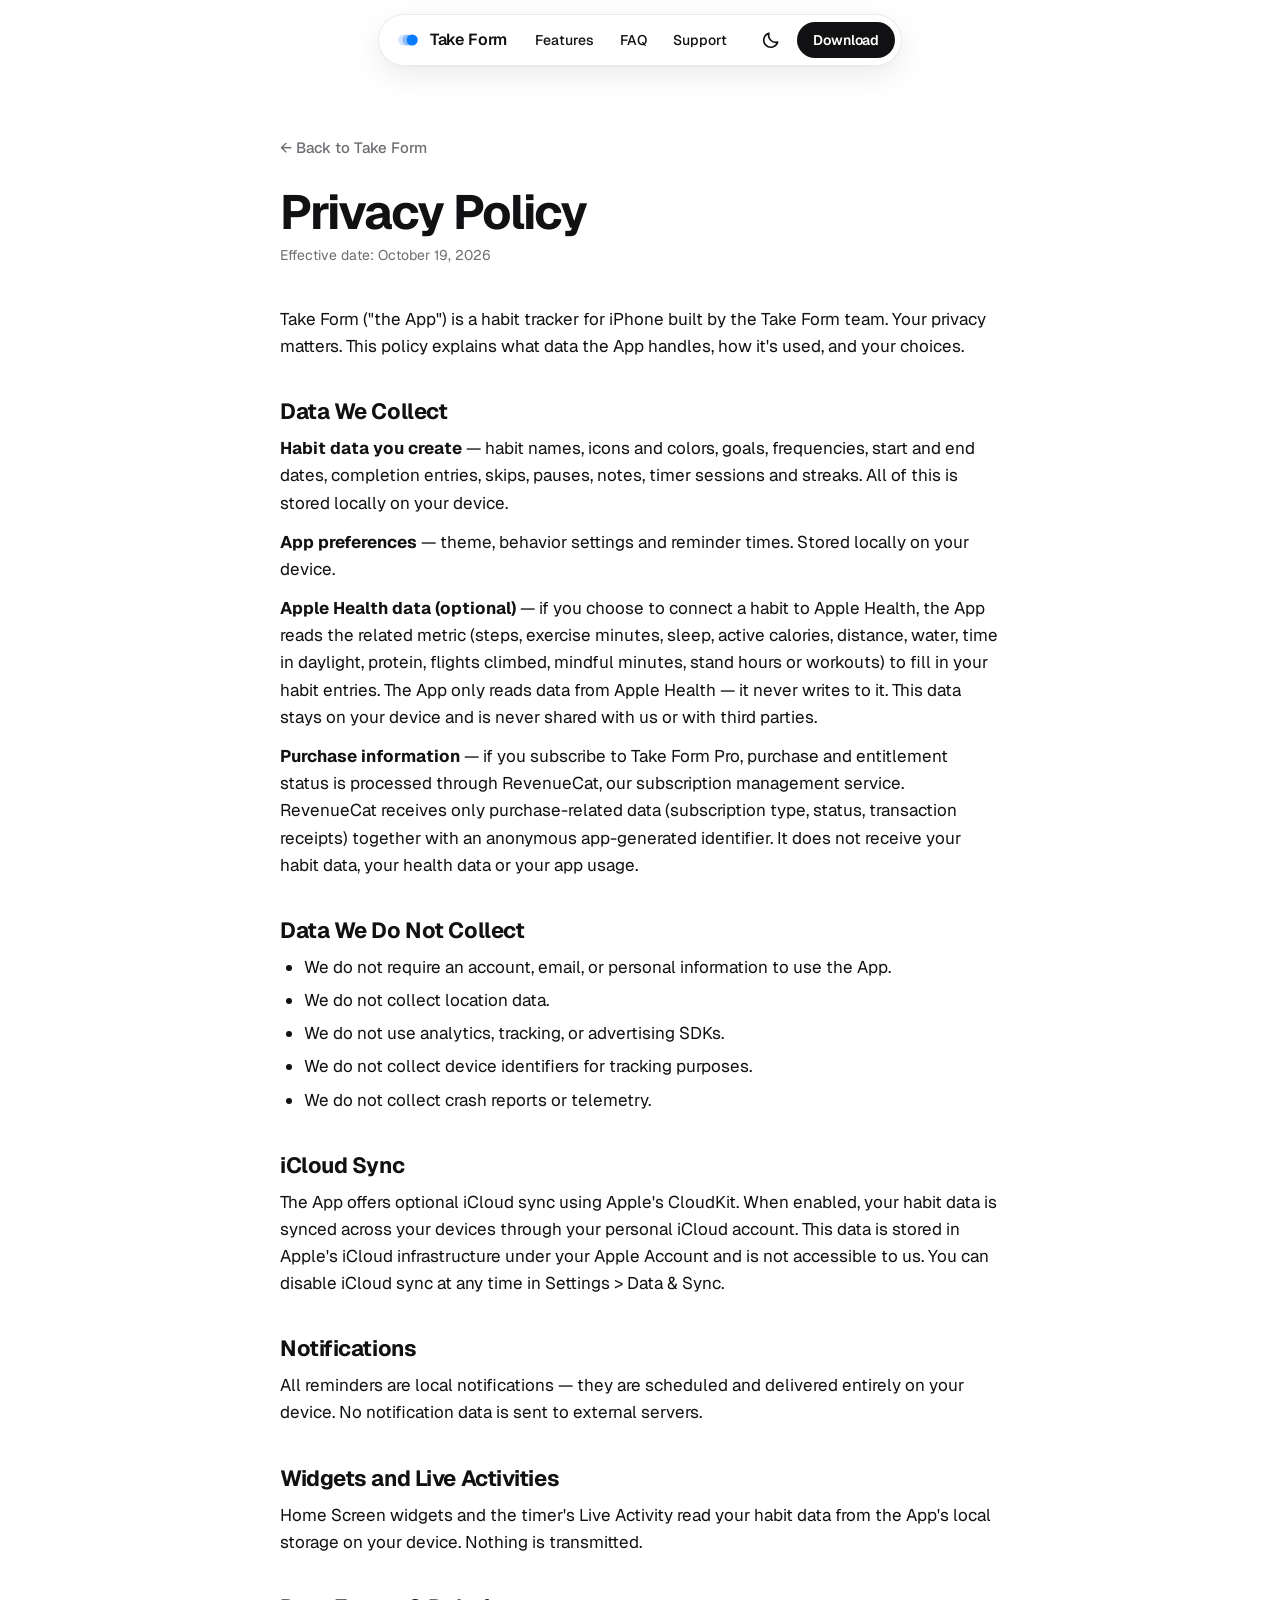
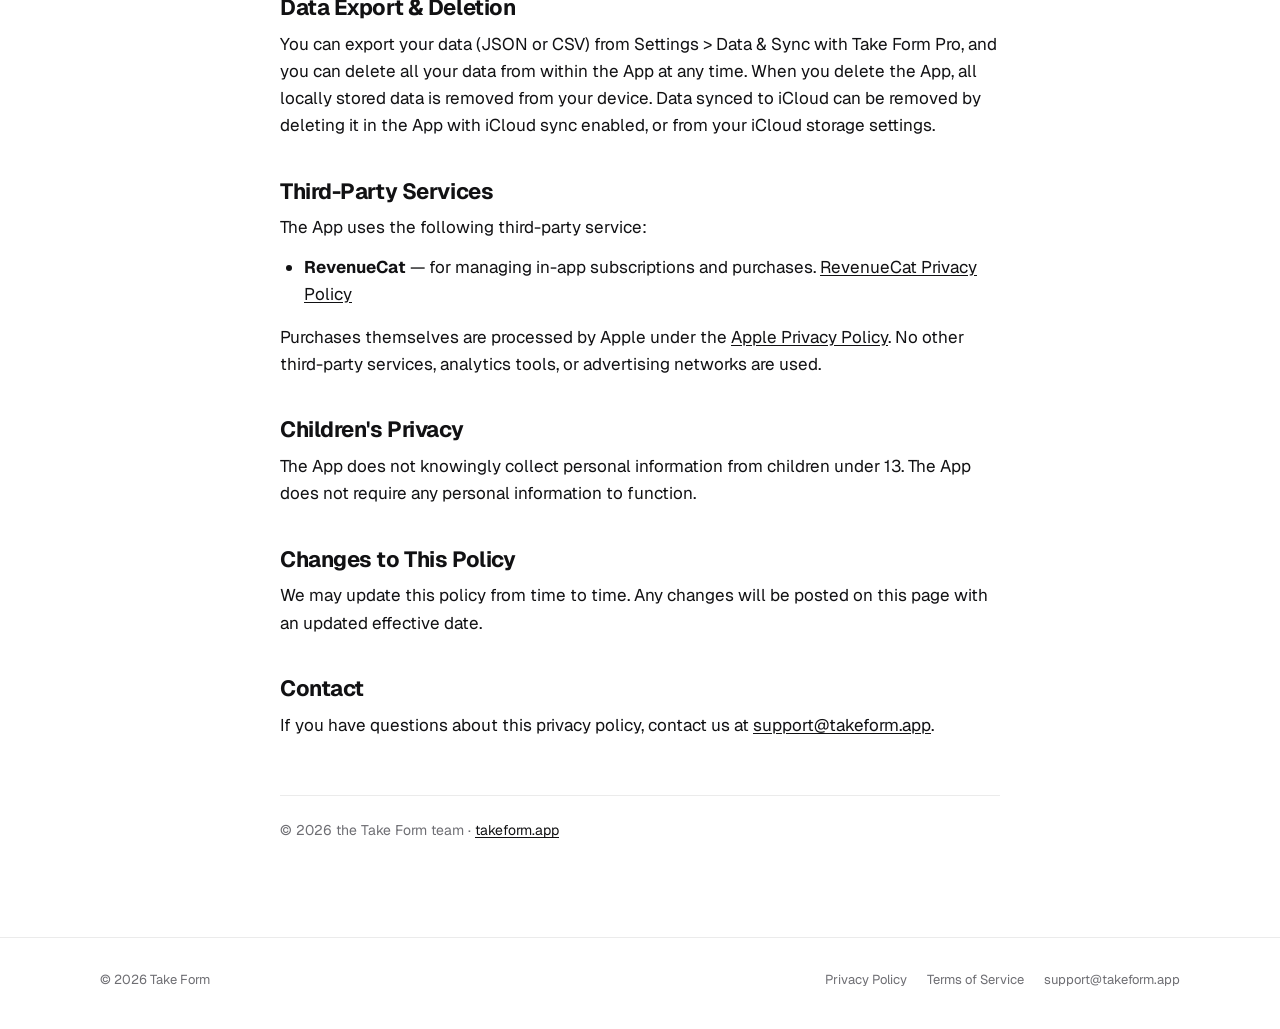
==== commit 5a5122e5: "Geist, spacing scale, three rows of habit chips - Geist from Google Fonts on every page (system stac" ====
--- a/privacy-policy.html
+++ b/privacy-policy.html
@@ -8,6 +8,9 @@
   <meta name="theme-color" content="#ffffff" media="(prefers-color-scheme: light)">
   <meta name="theme-color" content="#000000" media="(prefers-color-scheme: dark)">
   <link rel="icon" href="assets/icon.svg" type="image/svg+xml">
+  <link rel="preconnect" href="https://fonts.googleapis.com">
+  <link rel="preconnect" href="https://fonts.gstatic.com" crossorigin>
+  <link rel="stylesheet" href="https://fonts.googleapis.com/css2?family=Geist:wght@400;500;600;700;800&display=swap">
   <link rel="stylesheet" href="assets/site.css">
 </head>
 <body>
--- a/assets/site.css
+++ b/assets/site.css
@@ -16,7 +16,7 @@
   --green: #34C759; --orange: #FF9500; --red: #FF3B30; --purple: #AF52DE;
   --teal: #30B0C7; --indigo: #5856D6; --pink: #FF2D55; --mint: #00C7BE; --yellow: #FFCC00;
   --shadow: 0 40px 90px rgba(0,0,0,0.14), 0 2px 6px rgba(0,0,0,0.06);
-  --font: -apple-system, BlinkMacSystemFont, "SF Pro Display", "SF Pro Text", "Inter", "Segoe UI", Roboto, Helvetica, Arial, sans-serif;
+  --font: "Geist", -apple-system, BlinkMacSystemFont, "SF Pro Text", "Segoe UI", Roboto, Helvetica, Arial, sans-serif;
   color-scheme: light dark;
 }
 @media (prefers-color-scheme: dark) {
@@ -99,11 +99,11 @@
 .mark { width: 26px; height: 26px; }
 
 /* ---------- Type ---------- */
-.eyebrow { color: var(--ink-2); font-weight: 500; font-size: 14px; letter-spacing: 0.02em; text-transform: uppercase; margin-bottom: 14px; }
-h1 { font-size: clamp(44px, 7.4vw, 84px); line-height: 1.0; font-weight: 700; letter-spacing: -0.04em; }
-h2 { font-size: clamp(32px, 4.8vw, 56px); line-height: 1.04; font-weight: 700; letter-spacing: -0.035em; }
+.eyebrow { color: var(--ink-2); font-weight: 500; font-size: 13px; letter-spacing: 0.06em; text-transform: uppercase; margin-bottom: 16px; }
+h1 { font-size: clamp(44px, 7.2vw, 82px); line-height: 1.0; font-weight: 700; letter-spacing: -0.04em; }
+h2 { font-size: clamp(32px, 4.6vw, 54px); line-height: 1.04; font-weight: 700; letter-spacing: -0.035em; }
 h3 { font-size: 20px; font-weight: 600; letter-spacing: -0.02em; line-height: 1.25; }
-.lead { color: var(--ink-2); font-size: clamp(18px, 2.2vw, 22px); line-height: 1.45; letter-spacing: -0.012em; }
+.lead { color: var(--ink-2); font-size: clamp(17px, 2vw, 21px); line-height: 1.5; letter-spacing: -0.01em; }
 .muted { color: var(--ink-2); }
 
 /* ---------- Hero ---------- */
@@ -114,31 +114,33 @@
 }
 .h1-quiet { color: var(--ink-2); font-weight: 500; }
 .h1-loud { color: var(--ink); font-weight: 800; }
-.chips { margin-top: 52px; display: grid; gap: 12px; overflow: hidden;
-  -webkit-mask-image: linear-gradient(90deg, transparent, #000 12%, #000 88%, transparent);
-  mask-image: linear-gradient(90deg, transparent, #000 12%, #000 88%, transparent); }
+.chips { margin-top: 44px; display: grid; gap: 12px; overflow: hidden;
+  -webkit-mask-image: linear-gradient(90deg, transparent, #000 10%, #000 90%, transparent);
+  mask-image: linear-gradient(90deg, transparent, #000 10%, #000 90%, transparent); }
 .chips-row { overflow: hidden; }
-.chips-track { display: flex; gap: 10px; width: max-content; animation: chips-scroll 60s linear infinite; }
-.chips-row.reverse .chips-track { animation-direction: reverse; animation-duration: 70s; }
+.chips-track { display: flex; gap: 12px; width: max-content; animation: chips-scroll 80s linear infinite; }
+.chips-row.reverse .chips-track { animation-direction: reverse; animation-duration: 95s; }
+.chips-row:nth-child(3) .chips-track { animation-duration: 110s; }
 .chips:hover .chips-track { animation-play-state: paused; }
-.chip { display: inline-flex; align-items: center; gap: 8px; height: 40px; padding: 0 16px 0 12px; border-radius: 999px;
-  border: 1px solid var(--hairline); background: var(--card); color: var(--ink); font-size: 14.5px; font-weight: 500; white-space: nowrap; }
-.chip svg { width: 18px; height: 18px; }
+.chip { display: inline-flex; align-items: center; height: 44px; padding: 0 20px; border-radius: 999px;
+  border: 1px solid var(--hairline); background: var(--card); color: var(--ink); font-size: 16px; font-weight: 500; letter-spacing: -0.01em; white-space: nowrap; }
 @keyframes chips-scroll { from { transform: translateX(0); } to { transform: translateX(-50%); } }
 @media (prefers-reduced-motion: reduce) { .chips-track { animation: none; } }
-.support-mail { margin-top: 26px; font-size: 18px; height: 56px; padding: 0 28px; }
+@media (max-width: 720px) { .chip { height: 38px; padding: 0 16px; font-size: 14.5px; } .chips { gap: 10px; } }
+.support-mail { margin-top: 28px; font-size: 17px; height: 54px; padding: 0 28px; }
 .section-head .fine { margin-top: 16px; font-size: 13px; }
+#support .section-head { margin-bottom: 0; }
 .hero h1 { max-width: 24ch; margin: 0 auto; }
-.hero .lead { max-width: 44ch; margin: 24px auto 0; text-wrap: balance; }
-.hero .cta { display: flex; justify-content: center; gap: 12px; margin-top: 34px; flex-wrap: wrap; }
-.hero .fine { color: var(--ink-2); font-size: 13px; margin-top: 16px; }
-.hero-phone { margin: 56px auto 0; width: min(360px, 86vw); }
-@media (max-width: 720px) { .hero { padding-top: 116px; } .hero-phone { margin-top: 44px; } .chips { margin-top: 40px; } }
+.hero .lead { max-width: 44ch; margin: 22px auto 0; text-wrap: balance; }
+.hero .cta { display: flex; justify-content: center; gap: 12px; margin-top: 32px; flex-wrap: wrap; }
+.hero .fine { color: var(--ink-2); font-size: 13px; margin-top: 14px; }
+.hero-phone { margin: 52px auto 0; width: min(360px, 86vw); }
+@media (max-width: 720px) { .hero { padding-top: 116px; } .hero-phone { margin-top: 44px; } .chips { margin-top: 28px; } }
 
 /* ---------- Trust strip (platforms / facts) ---------- */
-.strip { border-top: 1px solid var(--hairline); border-bottom: 1px solid var(--hairline); padding: 22px 0; margin-top: 88px; }
+.strip { border-top: 1px solid var(--hairline); border-bottom: 1px solid var(--hairline); padding: 20px 0; margin-top: 80px; }
 .strip ul { list-style: none; display: flex; justify-content: center; gap: 36px; flex-wrap: wrap; }
-.strip li { display: inline-flex; align-items: center; gap: 9px; color: var(--ink-2); font-size: 14px; font-weight: 500; }
+.strip li { display: inline-flex; align-items: center; gap: 9px; color: var(--ink-2); font-size: 13.5px; font-weight: 500; }
 .strip li svg { width: 18px; height: 18px; color: var(--ink); }
 @media (max-width: 720px) { .strip ul { gap: 18px 24px; } .strip { margin-top: 56px; } }
 
@@ -185,19 +187,20 @@
 .tabbar svg { width: 24px; height: 24px; }
 
 /* ---------- Sections: one idea per screen (the Streaks rhythm) ---------- */
-section { padding: 128px 0; scroll-margin-top: 72px; }
-@media (max-width: 720px) { section { padding: 88px 0; } }
-.section-head { max-width: 680px; margin: 0 auto 56px; text-align: center; }
-.section-head .lead { margin-top: 18px; max-width: 52ch; margin-inline: auto; }
-
-.feature { display: grid; grid-template-columns: 1fr 1fr; gap: 72px; align-items: center; }
-.feature + .feature { margin-top: 150px; }
+section { padding: 120px 0; scroll-margin-top: 72px; }
+@media (max-width: 720px) { section { padding: 80px 0; } }
+.section-head { max-width: 680px; margin: 0 auto 80px; text-align: center; }
+@media (max-width: 720px) { .section-head { margin-bottom: 48px; } }
+.section-head .lead { margin-top: 18px; max-width: 50ch; margin-inline: auto; text-wrap: balance; }
+
+.feature { display: grid; grid-template-columns: 1fr 1fr; gap: 80px; align-items: center; }
+.feature + .feature { margin-top: 140px; }
 .feature.flip .copy { order: 2; }
-.feature .copy h2 { margin-bottom: 18px; }
-.feature .copy .lead { font-size: 19px; }
-.feature .copy ul { list-style: none; margin-top: 28px; display: grid; gap: 12px; }
-.feature .copy li { display: flex; gap: 12px; align-items: flex-start; font-size: 16px; }
-.feature .copy li svg { width: 18px; height: 18px; flex: none; margin-top: 3px; color: var(--ink); }
+.feature .copy h2 { font-size: clamp(30px, 3.6vw, 44px); margin-bottom: 16px; }
+.feature .copy .lead { font-size: 18px; }
+.feature .copy ul { list-style: none; margin-top: 28px; display: grid; gap: 14px; }
+.feature .copy li { display: flex; gap: 12px; align-items: flex-start; font-size: 15.5px; line-height: 1.45; }
+.feature .copy li svg { width: 18px; height: 18px; flex: none; margin-top: 2px; color: var(--ink); }
 .feature .art { display: flex; justify-content: center; }
 .feature .art .phone { width: min(320px, 80vw); }
 @media (max-width: 860px) {
@@ -212,13 +215,13 @@
 
 /* ---------- Grid of quiet tiles ---------- */
 .grid { display: grid; grid-template-columns: repeat(3, 1fr); gap: 14px; }
-.tile { border: 1px solid var(--hairline); border-radius: 24px; padding: 28px; display: flex; flex-direction: column; gap: 10px; min-height: 240px; overflow: hidden; background: var(--bg); }
-.tile h3 { font-size: 19px; }
-.tile p { color: var(--ink-2); font-size: 15px; line-height: 1.45; }
-.tile .glyph { width: 36px; height: 36px; border-radius: 10px; display: grid; place-items: center; color: var(--ink); background: var(--fill); margin-bottom: 8px; }
+.tile { border: 1px solid var(--hairline); border-radius: 24px; padding: 28px; display: flex; flex-direction: column; gap: 8px; min-height: 232px; overflow: hidden; background: var(--bg); }
+.tile h3 { font-size: 18px; }
+.tile p { color: var(--ink-2); font-size: 15px; line-height: 1.5; max-width: 52ch; }
+.tile .glyph { width: 36px; height: 36px; border-radius: 10px; display: grid; place-items: center; color: var(--ink); background: var(--fill); margin-bottom: 10px; }
 .tile .glyph svg { width: 20px; height: 20px; }
 .tile.wide { grid-column: span 2; }
-.tile .art { margin-top: auto; }
+.tile .art { margin-top: auto; padding-top: 20px; }
 @media (max-width: 860px) { .grid { grid-template-columns: 1fr 1fr; } }
 @media (max-width: 560px) { .grid { grid-template-columns: 1fr; } .tile.wide { grid-column: span 1; } .tile { min-height: 0; } }
 
@@ -255,8 +258,8 @@
 
 /* ---------- Privacy: a plain list ---------- */
 .plist { display: grid; grid-template-columns: repeat(4, 1fr); gap: 0; border-top: 1px solid var(--hairline); }
-.plist > div { padding: 28px 20px 28px 0; border-bottom: 1px solid var(--hairline); }
-.plist h3 { font-size: 17px; margin: 14px 0 6px; }
+.plist > div { padding: 28px 24px 28px 0; border-bottom: 1px solid var(--hairline); }
+.plist h3 { font-size: 17px; margin: 16px 0 6px; }
 .plist p { color: var(--ink-2); font-size: 14.5px; line-height: 1.5; }
 .plist svg { width: 24px; height: 24px; color: var(--ink); }
 @media (max-width: 860px) { .plist { grid-template-columns: 1fr 1fr; } }
@@ -266,20 +269,20 @@
 .faq { max-width: 720px; margin: 0 auto; }
 .faq details { border-top: 1px solid var(--hairline); padding: 22px 0; }
 .faq details:last-child { border-bottom: 1px solid var(--hairline); }
-.faq summary { cursor: pointer; font-weight: 600; font-size: 18px; letter-spacing: -0.01em; list-style: none; display: flex; justify-content: space-between; align-items: center; gap: 16px; }
+.faq summary { cursor: pointer; font-weight: 600; font-size: 17px; letter-spacing: -0.01em; list-style: none; display: flex; justify-content: space-between; align-items: center; gap: 16px; }
 .faq summary::-webkit-details-marker { display: none; }
 .faq summary::after { content: "+"; color: var(--ink-2); font-size: 22px; font-weight: 300; transition: transform .2s; }
 .faq details[open] summary::after { transform: rotate(45deg); }
-.faq p { color: var(--ink-2); margin-top: 10px; font-size: 16px; max-width: 60ch; }
+.faq p { color: var(--ink-2); margin-top: 12px; font-size: 16px; line-height: 1.55; max-width: 60ch; }
 
 /* ---------- Final CTA ---------- */
 .cta-final { text-align: center; position: relative; overflow: hidden; border-top: 1px solid var(--hairline);
   background: radial-gradient(60% 60% at 50% 110%, color-mix(in srgb, var(--ink) 6%, transparent), transparent 70%), var(--bg); }
-.cta-final .discs { width: 60px; height: 60px; margin: 0 auto 24px; }
-.cta-final .lead { max-width: 36ch; margin: 18px auto 30px; }
+.cta-final .discs { width: 56px; height: 56px; margin: 0 auto 26px; }
+.cta-final .lead { max-width: 44ch; margin: 18px auto 32px; text-wrap: balance; }
 
 /* ---------- Footer ---------- */
-footer { padding: 36px 0 44px; border-top: 1px solid var(--hairline); color: var(--ink-2); font-size: 13px; }
+footer { padding: 32px 0 40px; border-top: 1px solid var(--hairline); color: var(--ink-2); font-size: 13px; }
 footer .wrap { display: flex; justify-content: space-between; align-items: center; gap: 16px; flex-wrap: wrap; }
 footer nav { display: flex; gap: 20px; flex-wrap: wrap; align-items: center; }
 footer a { color: var(--ink-2); }
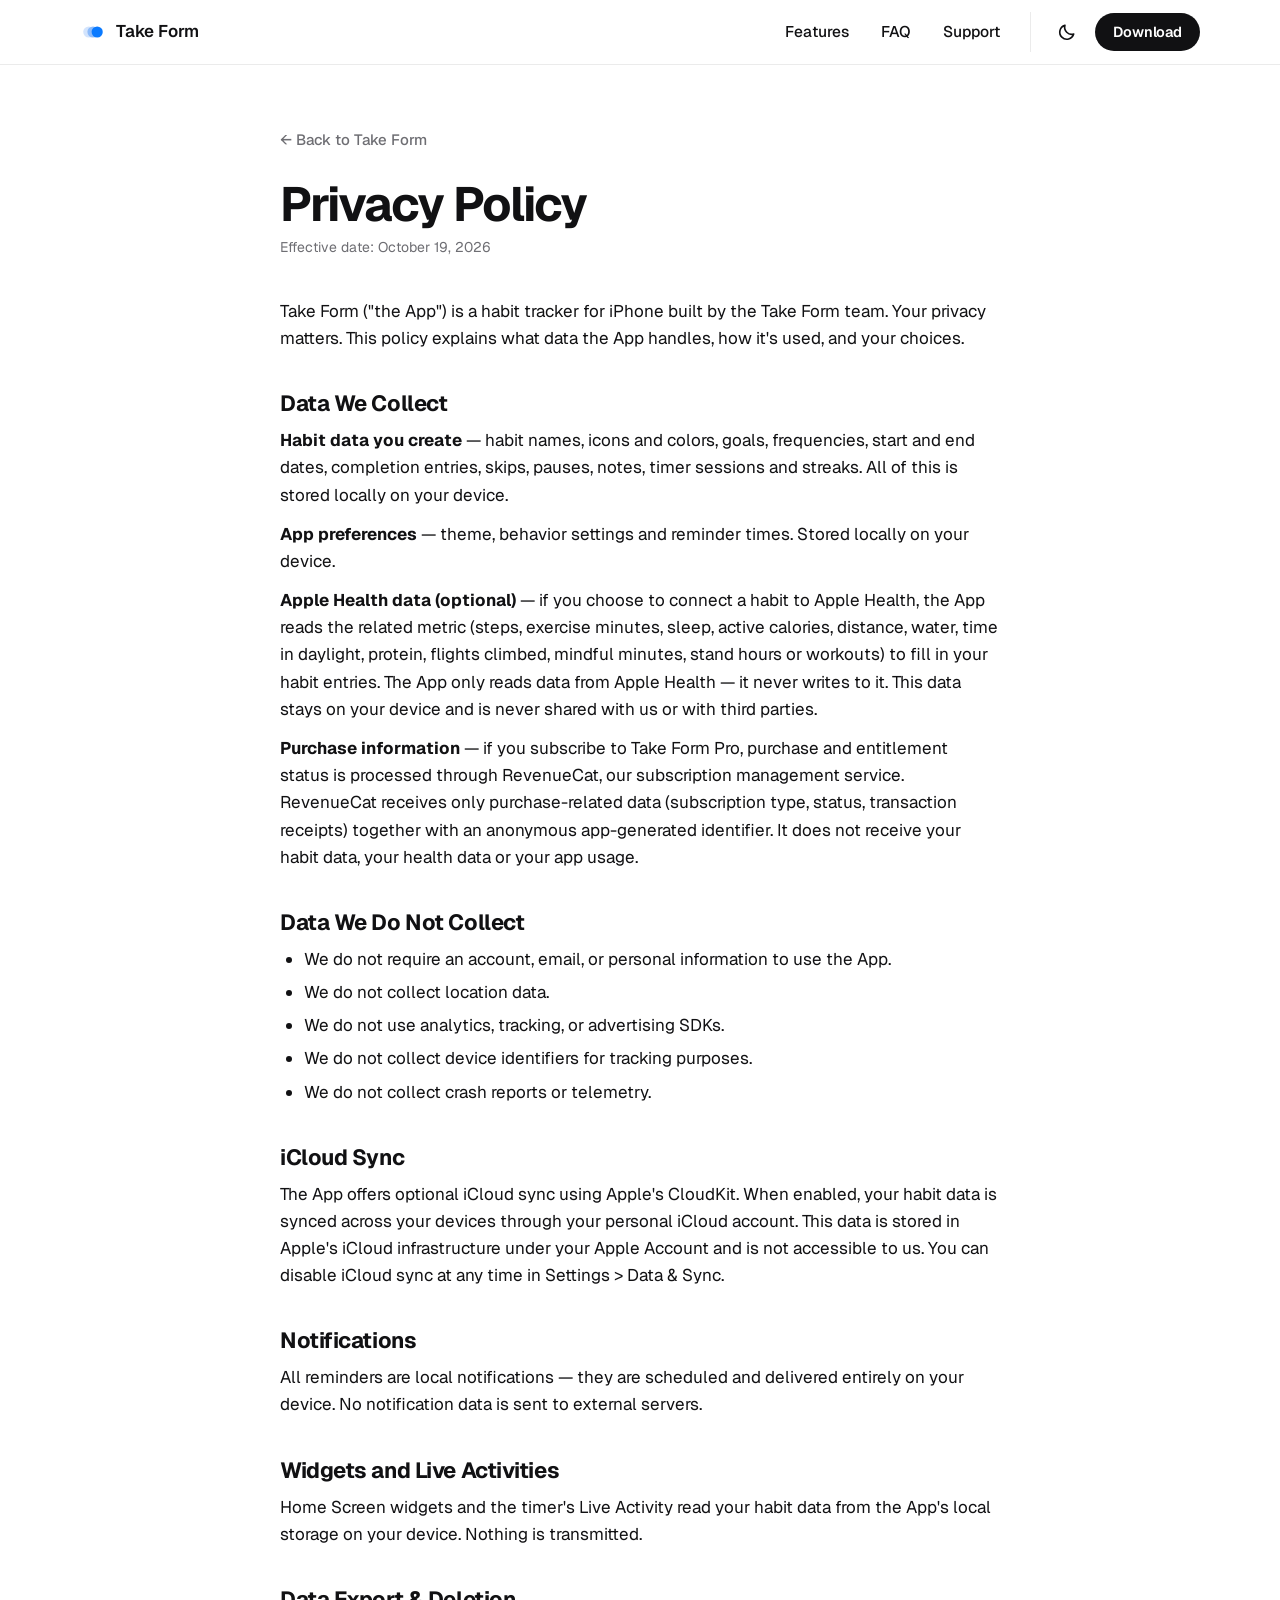
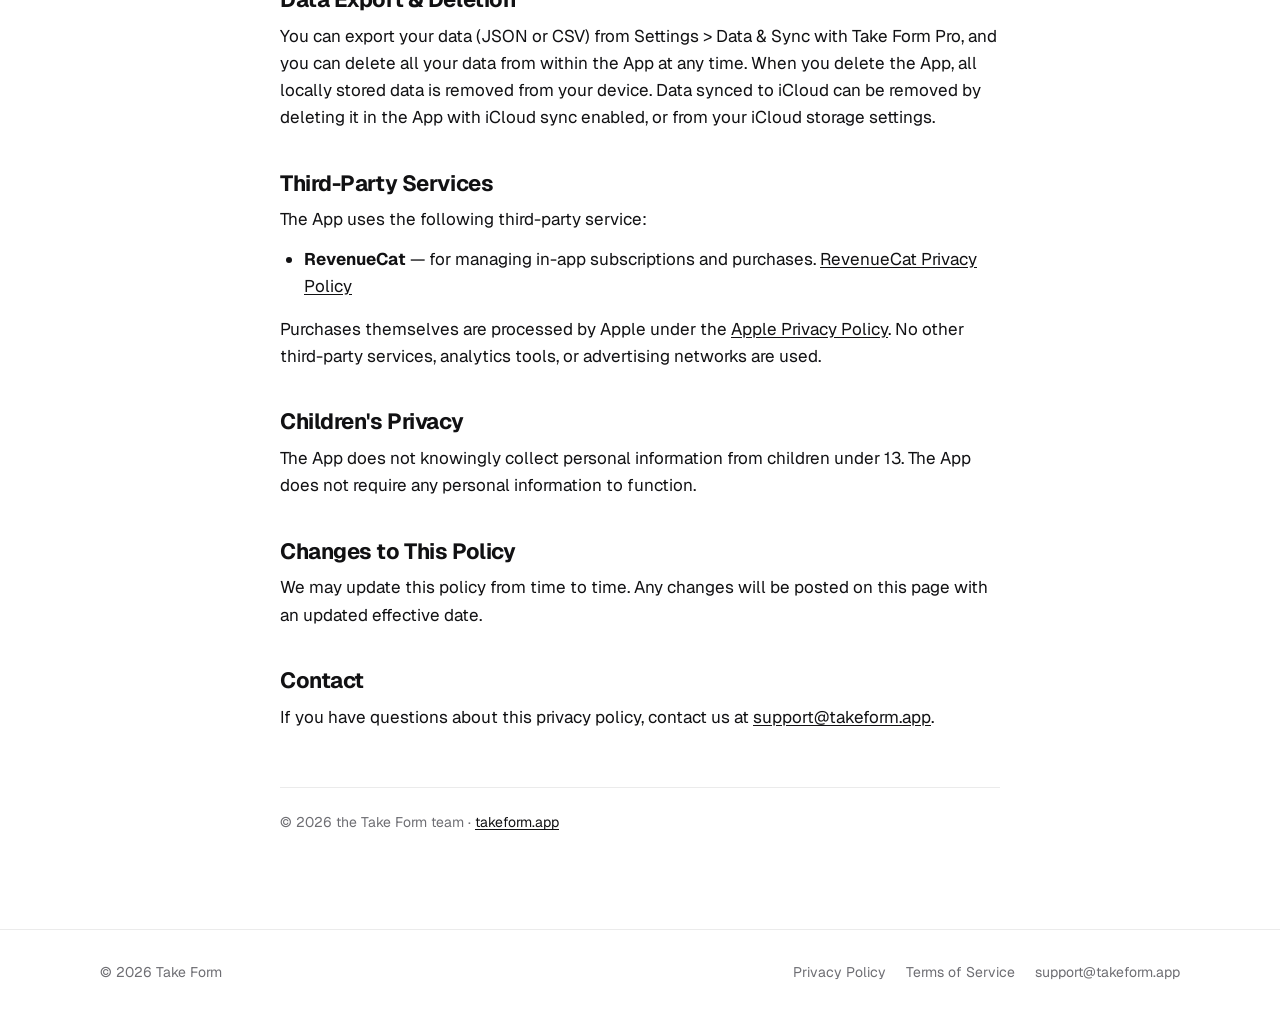
==== commit 1ad43e1f: "Traditional nav bar, larger type, tighter sections - Full-width fixed bar with a hairline, no capsul" ====
--- a/privacy-policy.html
+++ b/privacy-policy.html
@@ -11,7 +11,7 @@
   <link rel="preconnect" href="https://fonts.googleapis.com">
   <link rel="preconnect" href="https://fonts.gstatic.com" crossorigin>
   <link rel="stylesheet" href="https://fonts.googleapis.com/css2?family=Geist:wght@400;500;600;700;800&display=swap">
-  <link rel="stylesheet" href="assets/site.css">
+  <link rel="stylesheet" href="assets/site.css?v=1792447351">
 </head>
 <body>
 <svg width="0" height="0" style="position:absolute" aria-hidden="true"><defs>
@@ -99,6 +99,6 @@
     </nav>
   </div>
 </footer>
-<script src="assets/site.js"></script>
+<script src="assets/site.js?v=1792447351"></script>
 </body>
 </html>
--- a/assets/site.css
+++ b/assets/site.css
@@ -51,23 +51,18 @@
 .wrap { width: min(1080px, 100% - 32px); margin-inline: auto; }
 .wrap-narrow { width: min(720px, 100% - 32px); margin-inline: auto; }
 
-/* ---------- Nav: floating capsule ---------- */
-.nav { position: fixed; top: 14px; left: 0; right: 0; z-index: 50; display: flex; justify-content: center; pointer-events: none; padding: 0 16px; }
-.nav .pill {
-  pointer-events: auto; display: flex; align-items: center; gap: 6px;
-  height: 52px; padding: 0 6px 0 16px; border-radius: 999px;
-  background: color-mix(in srgb, var(--card) 74%, transparent);
-  -webkit-backdrop-filter: saturate(180%) blur(24px); backdrop-filter: saturate(180%) blur(24px);
-  border: 1px solid var(--hairline);
-  box-shadow: 0 10px 30px rgba(0,0,0,0.08), 0 1px 2px rgba(0,0,0,0.04);
-  max-width: 100%;
-}
-@media (prefers-color-scheme: dark) { :root:not([data-theme="light"]) .nav .pill { box-shadow: 0 10px 30px rgba(0,0,0,0.6); } }
-:root[data-theme="dark"] .nav .pill { box-shadow: 0 10px 30px rgba(0,0,0,0.6); }
-.brand { display: inline-flex; align-items: center; gap: 9px; color: var(--ink); font-weight: 600; font-size: 16px; letter-spacing: -0.01em; padding-right: 10px; }
+/* ---------- Nav: traditional bar ---------- */
+.nav { position: fixed; top: 0; left: 0; right: 0; z-index: 50;
+  background: color-mix(in srgb, var(--bg) 82%, transparent);
+  -webkit-backdrop-filter: saturate(180%) blur(20px); backdrop-filter: saturate(180%) blur(20px);
+  border-bottom: 1px solid var(--hairline); }
+.nav .pill { width: min(1120px, 100% - 40px); margin-inline: auto; display: flex; align-items: center; height: 64px; }
+.brand { display: inline-flex; align-items: center; gap: 10px; color: var(--ink); font-weight: 600; font-size: 17px; letter-spacing: -0.01em; margin-right: auto; }
 .brand:hover { text-decoration: none; }
-.nav-links { display: flex; align-items: center; gap: 2px; }
-.nav-right { display: flex; align-items: center; gap: 6px; margin-left: 6px; }
+.nav-links { display: flex; align-items: center; gap: 4px; }
+.nav-links .link { color: var(--ink); font-size: 15.5px; font-weight: 500; padding: 0 14px; height: 40px; display: inline-flex; align-items: center; border-radius: 999px; }
+.nav-links .link:hover { background: var(--fill); text-decoration: none; }
+.nav-right { display: flex; align-items: center; gap: 8px; margin-left: 16px; padding-left: 16px; border-left: 1px solid var(--hairline); }
 .theme-toggle { width: 40px; height: 40px; border-radius: 999px; border: 0; background: transparent; color: var(--ink); display: grid; place-items: center; cursor: pointer; }
 .theme-toggle:hover { background: var(--fill); }
 .theme-toggle svg { width: 20px; height: 20px; }
@@ -75,11 +70,8 @@
 @media (prefers-color-scheme: dark) { :root:not([data-theme="light"]) .theme-toggle .sun { display: block; } :root:not([data-theme="light"]) .theme-toggle .moon { display: none; } }
 :root[data-theme="dark"] .theme-toggle .sun { display: block; }
 :root[data-theme="dark"] .theme-toggle .moon { display: none; }
-.nav-links .link { color: var(--ink); font-size: 14px; font-weight: 500; padding: 0 12px; height: 40px; display: inline-flex; align-items: center; border-radius: 999px; }
-.nav-links .link:hover { background: var(--fill); text-decoration: none; }
 .nav-links .btn-primary, .nav-links .btn-primary:hover { color: var(--bg); }
-@media (max-width: 720px) { .nav-links { display: none; } .brand { padding-right: 6px; } }
-@media (max-width: 480px) { .nav .pill { padding-left: 12px; height: 48px; } }
+@media (max-width: 720px) { .nav-links { display: none; } .nav-right { margin-left: 0; padding-left: 0; border-left: 0; } .nav .pill { height: 58px; width: min(1120px, 100% - 32px); } }
 
 /* ---------- Buttons: ink on paper ---------- */
 .btn {
@@ -93,28 +85,28 @@
 .btn-primary:hover { opacity: .86; }
 .btn-quiet { background: var(--fill); color: var(--ink); }
 .btn-quiet:hover { background: var(--fill-2); }
-.btn-sm { height: 36px; padding: 0 16px; font-size: 14px; }
+.btn-sm { height: 38px; padding: 0 18px; font-size: 14.5px; }
 .btn-lg { height: 54px; padding: 0 28px; font-size: 17px; }
 
 .mark { width: 26px; height: 26px; }
 
 /* ---------- Type ---------- */
-.eyebrow { color: var(--ink-2); font-weight: 500; font-size: 13px; letter-spacing: 0.06em; text-transform: uppercase; margin-bottom: 16px; }
+.eyebrow { color: var(--ink-2); font-weight: 500; font-size: 14px; letter-spacing: 0.06em; text-transform: uppercase; margin-bottom: 16px; }
 h1 { font-size: clamp(44px, 7.2vw, 82px); line-height: 1.0; font-weight: 700; letter-spacing: -0.04em; }
-h2 { font-size: clamp(32px, 4.6vw, 54px); line-height: 1.04; font-weight: 700; letter-spacing: -0.035em; }
-h3 { font-size: 20px; font-weight: 600; letter-spacing: -0.02em; line-height: 1.25; }
-.lead { color: var(--ink-2); font-size: clamp(17px, 2vw, 21px); line-height: 1.5; letter-spacing: -0.01em; }
+h2 { font-size: clamp(34px, 4.8vw, 58px); line-height: 1.04; font-weight: 700; letter-spacing: -0.035em; }
+h3 { font-size: 21px; font-weight: 600; letter-spacing: -0.02em; line-height: 1.25; }
+.lead { color: var(--ink-2); font-size: clamp(18px, 2.1vw, 23px); line-height: 1.5; letter-spacing: -0.01em; }
 .muted { color: var(--ink-2); }
 
 /* ---------- Hero ---------- */
-.hero { position: relative; overflow: hidden; padding: 150px 0 0; text-align: center;
+.hero { position: relative; overflow: hidden; padding: 136px 0 0;
   background:
     radial-gradient(60% 50% at 50% -10%, color-mix(in srgb, var(--ink) 6%, transparent), transparent 70%),
     var(--bg);
 }
 .h1-quiet { color: var(--ink-2); font-weight: 500; }
 .h1-loud { color: var(--ink); font-weight: 800; }
-.chips { margin-top: 44px; display: grid; gap: 12px; overflow: hidden;
+.chips { margin: -8px 0 88px; display: grid; gap: 12px; overflow: hidden;
   -webkit-mask-image: linear-gradient(90deg, transparent, #000 10%, #000 90%, transparent);
   mask-image: linear-gradient(90deg, transparent, #000 10%, #000 90%, transparent); }
 .chips-row { overflow: hidden; }
@@ -126,23 +118,26 @@
   border: 1px solid var(--hairline); background: var(--card); color: var(--ink); font-size: 16px; font-weight: 500; letter-spacing: -0.01em; white-space: nowrap; }
 @keyframes chips-scroll { from { transform: translateX(0); } to { transform: translateX(-50%); } }
 @media (prefers-reduced-motion: reduce) { .chips-track { animation: none; } }
-@media (max-width: 720px) { .chip { height: 38px; padding: 0 16px; font-size: 14.5px; } .chips { gap: 10px; } }
+@media (max-width: 720px) { .chip { height: 38px; padding: 0 16px; font-size: 14.5px; } .chips { gap: 10px; margin: -4px 0 64px; } }
 .support-mail { margin-top: 28px; font-size: 17px; height: 54px; padding: 0 28px; }
 .section-head .fine { margin-top: 16px; font-size: 13px; }
 #support .section-head { margin-bottom: 0; }
-.hero h1 { max-width: 24ch; margin: 0 auto; }
-.hero .lead { max-width: 44ch; margin: 22px auto 0; text-wrap: balance; }
-.hero .cta { display: flex; justify-content: center; gap: 12px; margin-top: 32px; flex-wrap: wrap; }
-.hero .fine { color: var(--ink-2); font-size: 13px; margin-top: 14px; }
-.hero-phone { margin: 52px auto 0; width: min(360px, 86vw); }
-@media (max-width: 720px) { .hero { padding-top: 116px; } .hero-phone { margin-top: 44px; } .chips { margin-top: 28px; } }
+.hero-grid { display: grid; grid-template-columns: 1.05fr 0.95fr; align-items: center; gap: 48px; }
+.hero-copy { text-align: left; }
+.hero h1 { font-size: clamp(42px, 5.8vw, 74px); max-width: 12ch; }
+.hero .lead { max-width: 38ch; margin: 22px 0 0; font-size: clamp(18px, 1.7vw, 22px); }
+.hero .cta { display: flex; gap: 12px; margin-top: 32px; flex-wrap: wrap; }
+.hero .fine { color: var(--ink-2); font-size: 14px; margin-top: 14px; }
+.hero-phone { width: min(340px, 86vw); justify-self: center; }
+@media (max-width: 860px) { .hero-grid { grid-template-columns: 1fr; gap: 44px; } .hero-copy { text-align: center; } .hero h1 { margin-inline: auto; max-width: 14ch; } .hero .lead { margin-inline: auto; } .hero .cta { justify-content: center; } }
+@media (max-width: 720px) { .hero { padding-top: 112px; } }
 
 /* ---------- Trust strip (platforms / facts) ---------- */
-.strip { border-top: 1px solid var(--hairline); border-bottom: 1px solid var(--hairline); padding: 20px 0; margin-top: 80px; }
-.strip ul { list-style: none; display: flex; justify-content: center; gap: 36px; flex-wrap: wrap; }
-.strip li { display: inline-flex; align-items: center; gap: 9px; color: var(--ink-2); font-size: 13.5px; font-weight: 500; }
-.strip li svg { width: 18px; height: 18px; color: var(--ink); }
-@media (max-width: 720px) { .strip ul { gap: 18px 24px; } .strip { margin-top: 56px; } }
+.strip { border-top: 1px solid var(--hairline); border-bottom: 1px solid var(--hairline); padding: 26px 0; margin-top: 64px; }
+.strip ul { list-style: none; display: flex; justify-content: center; gap: 44px; flex-wrap: wrap; }
+.strip li { display: inline-flex; align-items: center; gap: 10px; color: var(--ink); font-size: 16px; font-weight: 500; }
+.strip li svg { width: 22px; height: 22px; color: var(--ink); }
+@media (max-width: 720px) { .strip ul { gap: 16px 24px; } .strip { margin-top: 48px; padding: 22px 0; } .strip li { font-size: 14px; } }
 
 /* ---------- Phone frame ---------- */
 .phone { position: relative; background: #101012; border-radius: 54px; padding: 12px; box-shadow: var(--shadow); aspect-ratio: 440 / 956; }
@@ -187,27 +182,27 @@
 .tabbar svg { width: 24px; height: 24px; }
 
 /* ---------- Sections: one idea per screen (the Streaks rhythm) ---------- */
-section { padding: 120px 0; scroll-margin-top: 72px; }
-@media (max-width: 720px) { section { padding: 80px 0; } }
-.section-head { max-width: 680px; margin: 0 auto 80px; text-align: center; }
-@media (max-width: 720px) { .section-head { margin-bottom: 48px; } }
+section { padding: 104px 0; scroll-margin-top: 64px; }
+@media (max-width: 720px) { section { padding: 72px 0; } }
+.section-head { max-width: 720px; margin: 0 auto 64px; text-align: center; }
+@media (max-width: 720px) { .section-head { margin-bottom: 40px; } }
 .section-head .lead { margin-top: 18px; max-width: 50ch; margin-inline: auto; text-wrap: balance; }
 
 .feature { display: grid; grid-template-columns: 1fr 1fr; gap: 80px; align-items: center; }
-.feature + .feature { margin-top: 140px; }
+.feature + .feature { margin-top: 112px; }
 .feature.flip .copy { order: 2; }
-.feature .copy h2 { font-size: clamp(30px, 3.6vw, 44px); margin-bottom: 16px; }
-.feature .copy .lead { font-size: 18px; }
+.feature .copy h2 { font-size: clamp(32px, 3.8vw, 46px); margin-bottom: 16px; }
+.feature .copy .lead { font-size: 19px; }
 .feature .copy ul { list-style: none; margin-top: 28px; display: grid; gap: 14px; }
-.feature .copy li { display: flex; gap: 12px; align-items: flex-start; font-size: 15.5px; line-height: 1.45; }
-.feature .copy li svg { width: 18px; height: 18px; flex: none; margin-top: 2px; color: var(--ink); }
+.feature .copy li { display: flex; gap: 12px; align-items: flex-start; font-size: 17px; line-height: 1.45; }
+.feature .copy li svg { width: 19px; height: 19px; flex: none; margin-top: 3px; color: var(--ink); }
 .feature .art { display: flex; justify-content: center; }
 .feature .art .phone { width: min(320px, 80vw); }
 @media (max-width: 860px) {
   .feature { grid-template-columns: 1fr; gap: 44px; text-align: center; }
   .feature .copy ul { text-align: left; max-width: 440px; margin-inline: auto; }
   .feature.flip .copy { order: 0; }
-  .feature + .feature { margin-top: 100px; }
+  .feature + .feature { margin-top: 88px; }
 }
 
 /* ---------- Divided section (subtle band) ---------- */
@@ -216,8 +211,8 @@
 /* ---------- Grid of quiet tiles ---------- */
 .grid { display: grid; grid-template-columns: repeat(3, 1fr); gap: 14px; }
 .tile { border: 1px solid var(--hairline); border-radius: 24px; padding: 28px; display: flex; flex-direction: column; gap: 8px; min-height: 232px; overflow: hidden; background: var(--bg); }
-.tile h3 { font-size: 18px; }
-.tile p { color: var(--ink-2); font-size: 15px; line-height: 1.5; max-width: 52ch; }
+.tile h3 { font-size: 20px; }
+.tile p { color: var(--ink-2); font-size: 16px; line-height: 1.5; max-width: 52ch; }
 .tile .glyph { width: 36px; height: 36px; border-radius: 10px; display: grid; place-items: center; color: var(--ink); background: var(--fill); margin-bottom: 10px; }
 .tile .glyph svg { width: 20px; height: 20px; }
 .tile.wide { grid-column: span 2; }
@@ -259,8 +254,8 @@
 /* ---------- Privacy: a plain list ---------- */
 .plist { display: grid; grid-template-columns: repeat(4, 1fr); gap: 0; border-top: 1px solid var(--hairline); }
 .plist > div { padding: 28px 24px 28px 0; border-bottom: 1px solid var(--hairline); }
-.plist h3 { font-size: 17px; margin: 16px 0 6px; }
-.plist p { color: var(--ink-2); font-size: 14.5px; line-height: 1.5; }
+.plist h3 { font-size: 18px; margin: 16px 0 6px; }
+.plist p { color: var(--ink-2); font-size: 15.5px; line-height: 1.5; }
 .plist svg { width: 24px; height: 24px; color: var(--ink); }
 @media (max-width: 860px) { .plist { grid-template-columns: 1fr 1fr; } }
 @media (max-width: 480px) { .plist { grid-template-columns: 1fr; } }
@@ -269,11 +264,11 @@
 .faq { max-width: 720px; margin: 0 auto; }
 .faq details { border-top: 1px solid var(--hairline); padding: 22px 0; }
 .faq details:last-child { border-bottom: 1px solid var(--hairline); }
-.faq summary { cursor: pointer; font-weight: 600; font-size: 17px; letter-spacing: -0.01em; list-style: none; display: flex; justify-content: space-between; align-items: center; gap: 16px; }
+.faq summary { cursor: pointer; font-weight: 600; font-size: 18px; letter-spacing: -0.01em; list-style: none; display: flex; justify-content: space-between; align-items: center; gap: 16px; }
 .faq summary::-webkit-details-marker { display: none; }
 .faq summary::after { content: "+"; color: var(--ink-2); font-size: 22px; font-weight: 300; transition: transform .2s; }
 .faq details[open] summary::after { transform: rotate(45deg); }
-.faq p { color: var(--ink-2); margin-top: 12px; font-size: 16px; line-height: 1.55; max-width: 60ch; }
+.faq p { color: var(--ink-2); margin-top: 12px; font-size: 17px; line-height: 1.55; max-width: 60ch; }
 
 /* ---------- Final CTA ---------- */
 .cta-final { text-align: center; position: relative; overflow: hidden; border-top: 1px solid var(--hairline);
@@ -282,14 +277,14 @@
 .cta-final .lead { max-width: 44ch; margin: 18px auto 32px; text-wrap: balance; }
 
 /* ---------- Footer ---------- */
-footer { padding: 32px 0 40px; border-top: 1px solid var(--hairline); color: var(--ink-2); font-size: 13px; }
+footer { padding: 32px 0 40px; border-top: 1px solid var(--hairline); color: var(--ink-2); font-size: 14px; }
 footer .wrap { display: flex; justify-content: space-between; align-items: center; gap: 16px; flex-wrap: wrap; }
 footer nav { display: flex; gap: 20px; flex-wrap: wrap; align-items: center; }
 footer a { color: var(--ink-2); }
 footer a:hover { color: var(--ink); text-decoration: none; }
 
 /* ---------- Legal pages ---------- */
-.legal { padding: 136px 0 96px; }
+.legal { padding: 128px 0 96px; }
 .legal h1 { font-size: clamp(34px, 5vw, 48px); margin-bottom: 8px; }
 .legal .date { color: var(--ink-2); font-size: 14px; margin-bottom: 40px; }
 .legal h2 { font-size: 22px; margin: 40px 0 12px; letter-spacing: -0.02em; }
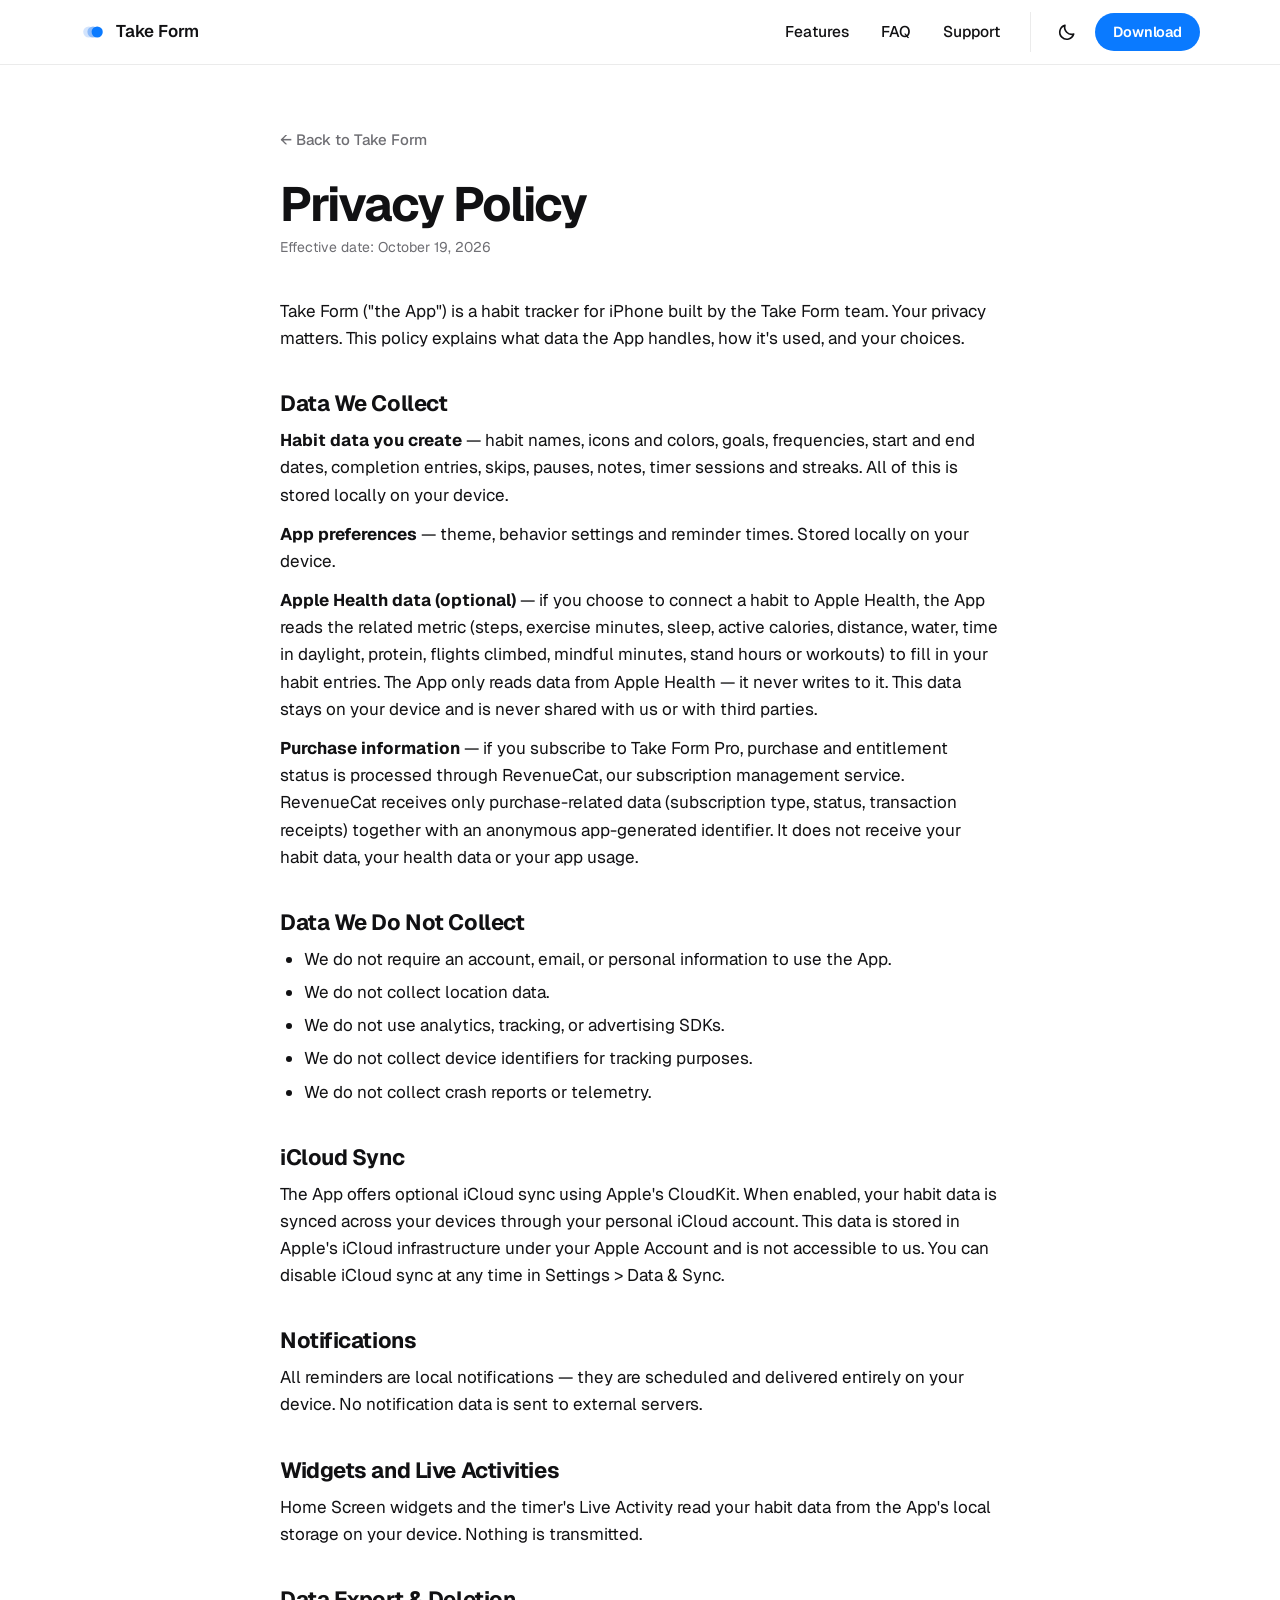
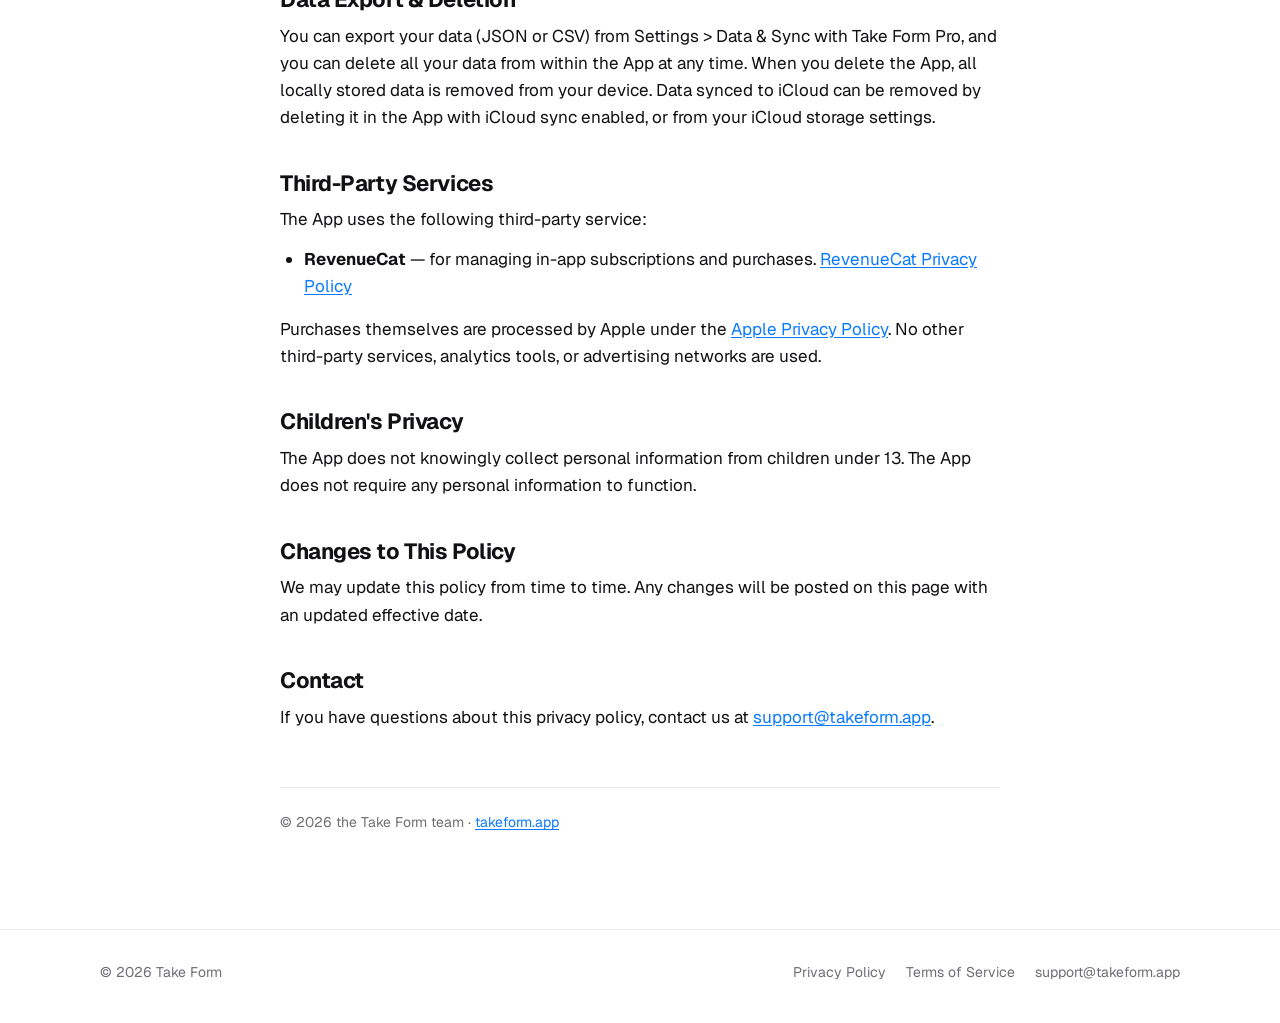
==== commit 719a092e: "Brand accent and tinted bands - System blue on primary buttons, section eyebrows, list and tile   gl" ====
--- a/privacy-policy.html
+++ b/privacy-policy.html
@@ -11,7 +11,7 @@
   <link rel="preconnect" href="https://fonts.googleapis.com">
   <link rel="preconnect" href="https://fonts.gstatic.com" crossorigin>
   <link rel="stylesheet" href="https://fonts.googleapis.com/css2?family=Geist:wght@400;500;600;700;800&display=swap">
-  <link rel="stylesheet" href="assets/site.css?v=1792447351">
+  <link rel="stylesheet" href="assets/site.css?v=1792448527">
 </head>
 <body>
 <svg width="0" height="0" style="position:absolute" aria-hidden="true"><defs>
@@ -99,6 +99,6 @@
     </nav>
   </div>
 </footer>
-<script src="assets/site.js?v=1792447351"></script>
+<script src="assets/site.js?v=1792448527"></script>
 </body>
 </html>
--- a/assets/site.css
+++ b/assets/site.css
@@ -8,7 +8,8 @@
   --ink-2: #6e6e73;
   --ink-3: #aeaeb2;
   --bg: #ffffff;
-  --bg-2: #fafafa;
+  --bg-2: #EEF4FF;
+  --tint: #E5EFFF;
   --card: #ffffff;
   --fill: rgba(120,120,128,0.10);
   --fill-2: rgba(120,120,128,0.18);
@@ -23,7 +24,7 @@
   :root:not([data-theme="light"]) {
     --disc-1: #154678; --disc-2: #1060B0;
     --ink: #f5f5f7; --ink-2: #a1a1a6; --ink-3: #636366;
-    --bg: #000000; --bg-2: #0a0a0a; --card: #1c1c1e;
+    --bg: #000000; --bg-2: #0A1424; --tint: #0B1A2E; --card: #1c1c1e;
     --fill: rgba(120,120,128,0.24); --fill-2: rgba(120,120,128,0.36);
     --hairline: rgba(255,255,255,0.10);
     --shadow: 0 40px 90px rgba(0,0,0,0.7), 0 2px 6px rgba(0,0,0,0.5);
@@ -32,7 +33,7 @@
 :root[data-theme="dark"] {
   --disc-1: #154678; --disc-2: #1060B0;
   --ink: #f5f5f7; --ink-2: #a1a1a6; --ink-3: #636366;
-  --bg: #000000; --bg-2: #0a0a0a; --card: #1c1c1e;
+  --bg: #000000; --bg-2: #0A1424; --tint: #0B1A2E; --card: #1c1c1e;
   --fill: rgba(120,120,128,0.24); --fill-2: rgba(120,120,128,0.36);
   --hairline: rgba(255,255,255,0.10);
   --shadow: 0 40px 90px rgba(0,0,0,0.7), 0 2px 6px rgba(0,0,0,0.5);
@@ -61,7 +62,7 @@
 .brand:hover { text-decoration: none; }
 .nav-links { display: flex; align-items: center; gap: 4px; }
 .nav-links .link { color: var(--ink); font-size: 15.5px; font-weight: 500; padding: 0 14px; height: 40px; display: inline-flex; align-items: center; border-radius: 999px; }
-.nav-links .link:hover { background: var(--fill); text-decoration: none; }
+.nav-links .link:hover { background: var(--fill); color: var(--blue); text-decoration: none; }
 .nav-right { display: flex; align-items: center; gap: 8px; margin-left: 16px; padding-left: 16px; border-left: 1px solid var(--hairline); }
 .theme-toggle { width: 40px; height: 40px; border-radius: 999px; border: 0; background: transparent; color: var(--ink); display: grid; place-items: center; cursor: pointer; }
 .theme-toggle:hover { background: var(--fill); }
@@ -70,7 +71,7 @@
 @media (prefers-color-scheme: dark) { :root:not([data-theme="light"]) .theme-toggle .sun { display: block; } :root:not([data-theme="light"]) .theme-toggle .moon { display: none; } }
 :root[data-theme="dark"] .theme-toggle .sun { display: block; }
 :root[data-theme="dark"] .theme-toggle .moon { display: none; }
-.nav-links .btn-primary, .nav-links .btn-primary:hover { color: var(--bg); }
+.nav-links .btn-primary, .nav-links .btn-primary:hover { color: #fff; }
 @media (max-width: 720px) { .nav-links { display: none; } .nav-right { margin-left: 0; padding-left: 0; border-left: 0; } .nav .pill { height: 58px; width: min(1120px, 100% - 32px); } }
 
 /* ---------- Buttons: ink on paper ---------- */
@@ -81,8 +82,8 @@
 }
 .btn:hover { text-decoration: none; }
 .btn:active { transform: scale(0.97); }
-.btn-primary { background: var(--ink); color: var(--bg); }
-.btn-primary:hover { opacity: .86; }
+.btn-primary { background: var(--blue); color: #fff; }
+.btn-primary:hover { background: var(--blue-deep); }
 .btn-quiet { background: var(--fill); color: var(--ink); }
 .btn-quiet:hover { background: var(--fill-2); }
 .btn-sm { height: 38px; padding: 0 18px; font-size: 14.5px; }
@@ -91,7 +92,7 @@
 .mark { width: 26px; height: 26px; }
 
 /* ---------- Type ---------- */
-.eyebrow { color: var(--ink-2); font-weight: 500; font-size: 14px; letter-spacing: 0.06em; text-transform: uppercase; margin-bottom: 16px; }
+.eyebrow { color: var(--blue); font-weight: 600; font-size: 14px; letter-spacing: 0.06em; text-transform: uppercase; margin-bottom: 16px; }
 h1 { font-size: clamp(44px, 7.2vw, 82px); line-height: 1.0; font-weight: 700; letter-spacing: -0.04em; }
 h2 { font-size: clamp(34px, 4.8vw, 58px); line-height: 1.04; font-weight: 700; letter-spacing: -0.035em; }
 h3 { font-size: 21px; font-weight: 600; letter-spacing: -0.02em; line-height: 1.25; }
@@ -101,7 +102,8 @@
 /* ---------- Hero ---------- */
 .hero { position: relative; overflow: hidden; padding: 136px 0 0;
   background:
-    radial-gradient(60% 50% at 50% -10%, color-mix(in srgb, var(--ink) 6%, transparent), transparent 70%),
+    radial-gradient(70% 60% at 70% 0%, var(--tint), transparent 70%),
+    radial-gradient(50% 40% at 0% 100%, color-mix(in srgb, var(--tint) 70%, transparent), transparent 70%),
     var(--bg);
 }
 .h1-quiet { color: var(--ink-2); font-weight: 500; }
@@ -195,7 +197,7 @@
 .feature .copy .lead { font-size: 19px; }
 .feature .copy ul { list-style: none; margin-top: 28px; display: grid; gap: 14px; }
 .feature .copy li { display: flex; gap: 12px; align-items: flex-start; font-size: 17px; line-height: 1.45; }
-.feature .copy li svg { width: 19px; height: 19px; flex: none; margin-top: 3px; color: var(--ink); }
+.feature .copy li svg { width: 19px; height: 19px; flex: none; margin-top: 3px; color: var(--blue); }
 .feature .art { display: flex; justify-content: center; }
 .feature .art .phone { width: min(320px, 80vw); }
 @media (max-width: 860px) {
@@ -206,14 +208,16 @@
 }
 
 /* ---------- Divided section (subtle band) ---------- */
-.band { background: linear-gradient(180deg, var(--bg-2), var(--bg)); border-top: 1px solid var(--hairline); }
+.band { background: var(--bg-2); }
+.band .tile { background: var(--card); }
+.band .chip { background: var(--card); }
 
 /* ---------- Grid of quiet tiles ---------- */
 .grid { display: grid; grid-template-columns: repeat(3, 1fr); gap: 14px; }
 .tile { border: 1px solid var(--hairline); border-radius: 24px; padding: 28px; display: flex; flex-direction: column; gap: 8px; min-height: 232px; overflow: hidden; background: var(--bg); }
 .tile h3 { font-size: 20px; }
 .tile p { color: var(--ink-2); font-size: 16px; line-height: 1.5; max-width: 52ch; }
-.tile .glyph { width: 36px; height: 36px; border-radius: 10px; display: grid; place-items: center; color: var(--ink); background: var(--fill); margin-bottom: 10px; }
+.tile .glyph { width: 36px; height: 36px; border-radius: 10px; display: grid; place-items: center; color: var(--blue); background: color-mix(in srgb, var(--blue) 12%, transparent); margin-bottom: 10px; }
 .tile .glyph svg { width: 20px; height: 20px; }
 .tile.wide { grid-column: span 2; }
 .tile .art { margin-top: auto; padding-top: 20px; }
@@ -240,7 +244,7 @@
 .la span { font-size: 13px; color: #a1a1a6; }
 .la .time { margin-left: auto; font-variant-numeric: tabular-nums; font-weight: 600; font-size: 22px; letter-spacing: -0.01em; }
 .stat-card { background: var(--card); border-radius: 16px; padding: 18px 16px; display: grid; gap: 14px; }
-.stat-card .eyebrow { margin: 0; font-size: 12px; text-transform: none; letter-spacing: 0; color: var(--ink-2); font-weight: 500; }
+.stat-card .eyebrow { margin: 0; font-size: 12px; text-transform: none; letter-spacing: 0; color: var(--ink-2) !important; font-weight: 500; }
 .stat-card .lockup { font-size: 30px; font-weight: 700; letter-spacing: -0.02em; line-height: 1; }
 .stat-card .lockup small { font-size: 17px; font-weight: 400; color: var(--ink-2); }
 .stat-card hr { border: 0; border-top: 1px solid var(--hairline); }
@@ -256,7 +260,7 @@
 .plist > div { padding: 28px 24px 28px 0; border-bottom: 1px solid var(--hairline); }
 .plist h3 { font-size: 18px; margin: 16px 0 6px; }
 .plist p { color: var(--ink-2); font-size: 15.5px; line-height: 1.5; }
-.plist svg { width: 24px; height: 24px; color: var(--ink); }
+.plist svg { width: 24px; height: 24px; color: var(--blue); }
 @media (max-width: 860px) { .plist { grid-template-columns: 1fr 1fr; } }
 @media (max-width: 480px) { .plist { grid-template-columns: 1fr; } }
 
@@ -271,8 +275,8 @@
 .faq p { color: var(--ink-2); margin-top: 12px; font-size: 17px; line-height: 1.55; max-width: 60ch; }
 
 /* ---------- Final CTA ---------- */
-.cta-final { text-align: center; position: relative; overflow: hidden; border-top: 1px solid var(--hairline);
-  background: radial-gradient(60% 60% at 50% 110%, color-mix(in srgb, var(--ink) 6%, transparent), transparent 70%), var(--bg); }
+.cta-final { text-align: center; position: relative; overflow: hidden;
+  background: radial-gradient(60% 70% at 50% 115%, var(--tint), transparent 70%), var(--bg); }
 .cta-final .discs { width: 56px; height: 56px; margin: 0 auto 26px; }
 .cta-final .lead { max-width: 44ch; margin: 18px auto 32px; text-wrap: balance; }
 
@@ -281,7 +285,7 @@
 footer .wrap { display: flex; justify-content: space-between; align-items: center; gap: 16px; flex-wrap: wrap; }
 footer nav { display: flex; gap: 20px; flex-wrap: wrap; align-items: center; }
 footer a { color: var(--ink-2); }
-footer a:hover { color: var(--ink); text-decoration: none; }
+footer a:hover { color: var(--blue); text-decoration: none; }
 
 /* ---------- Legal pages ---------- */
 .legal { padding: 128px 0 96px; }
@@ -291,9 +295,9 @@
 .legal p, .legal li { font-size: 17px; color: var(--ink); margin-bottom: 12px; line-height: 1.6; }
 .legal li { margin-bottom: 6px; }
 .legal ul { padding-left: 24px; margin-bottom: 16px; }
-.legal a { text-decoration: underline; text-underline-offset: 2px; }
+.legal a { color: var(--blue); text-decoration: underline; text-underline-offset: 2px; }
 .legal .back { display: inline-flex; align-items: center; gap: 6px; font-size: 15px; font-weight: 500; margin-bottom: 28px; color: var(--ink-2); text-decoration: none; }
-.legal .back:hover { color: var(--ink); }
+.legal .back:hover { color: var(--blue); }
 .legal .footer-note { margin-top: 56px; padding-top: 24px; border-top: 1px solid var(--hairline); font-size: 14px; color: var(--ink-2); }
 
 /* ---------- Reveal ---------- */
